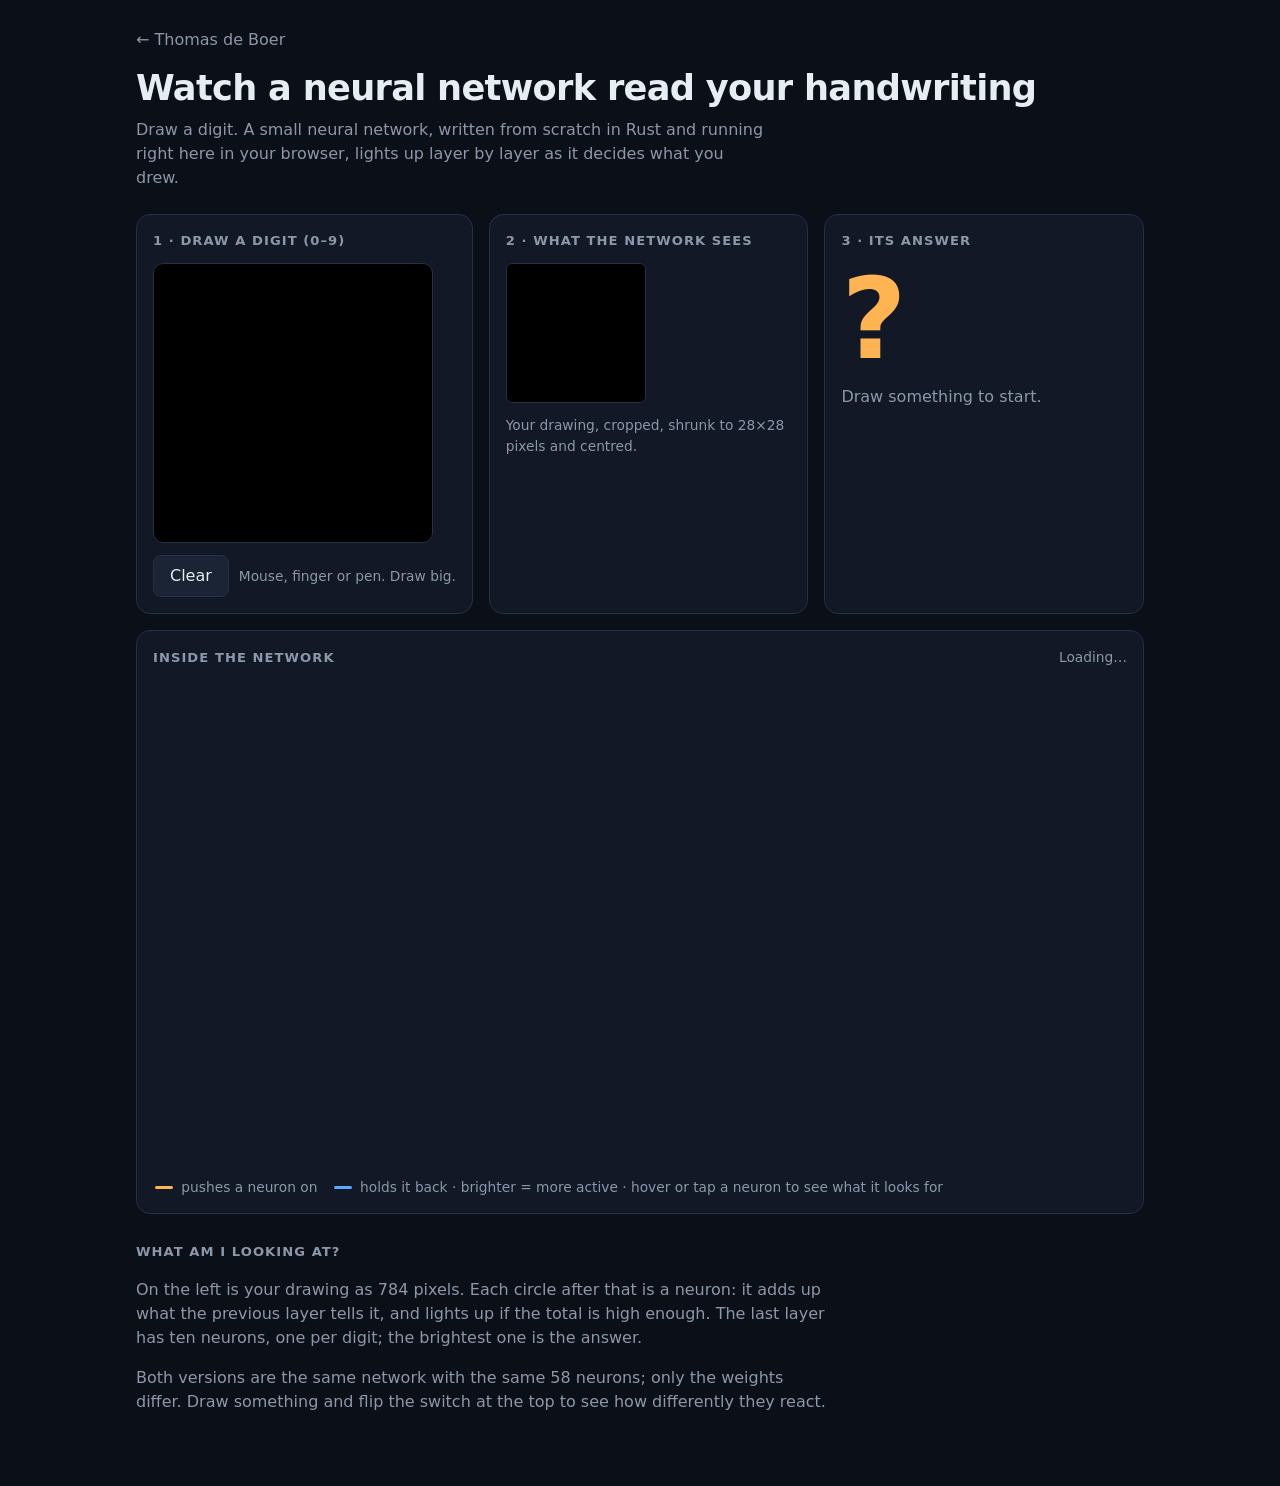
==== ai/web/index.html @ 9d8bcf8e "Add the CV site and move the neural network into ai/ The CV page (index.html, assets/) is a static r" ====
<!doctype html>
<html lang="en">
<head>
  <meta charset="utf-8">
  <meta name="viewport" content="width=device-width, initial-scale=1">
  <title>Watch a neural network read your handwriting</title>
  <meta name="description" content="Draw a digit and watch a neural network, written from scratch in Rust and running in your browser as WebAssembly, work out what it is.">
  <link rel="stylesheet" href="style.css">
</head>
<body>
  <main>
    <header>
      <a class="back" href="../../">← Thomas de Boer</a>
      <h1>Watch a neural network read your handwriting</h1>
      <p class="lede">
        Draw a digit. A small neural network, written from scratch in Rust and running
        right here in your browser, lights up layer by layer as it decides what you drew.
      </p>
    </header>

    <section id="model-switch" class="card model" aria-label="Choose the network's weights" hidden>
      <div class="switch" role="radiogroup" aria-label="Which weights the network uses">
        <label><input type="radio" name="model" value="claude"><span>Claude-picked weights</span></label>
        <label><input type="radio" name="model" value="trained"><span>Trained weights</span></label>
      </div>
      <div class="model-text" data-model-text="claude" hidden>
        <p>
          <strong>An experiment to see how good AI is at making AI.</strong>
          Nobody trained this version. Claude, an AI model, chose every one of the 25,818 weights
          itself by reasoning about what handwritten digits look like, with no training data and
          without ever correcting a mistake. It has never seen a real handwritten digit.
        </p>
        <p>
          On 10,000 real handwritten digits it gets 39.7% right. Pure chance would be 10%;
          the trained version gets 96.8%.
        </p>
      </div>
      <div class="model-text" data-model-text="trained" hidden>
        <p>
          <strong>Learned from 70,000 handwritten digits.</strong>
          This version started with completely random weights, so at first it was right only
          by luck. It was then shown every image in the MNIST collection of handwritten digits,
          70,000 of them, 20 times over. For each image it made its guess, the guess was compared
          with the right answer, and every weight was nudged a tiny bit in the direction that
          would have made the answer more right (backpropagation). That happened in small
          groups of 32 images: 43,760 rounds of nudging all 25,818 weights, about 25 seconds
          on a laptop.
        </p>
        <p>
          Trained the same way on 60,000 of the images, it reads 96.8% of the other 10,000
          correctly, images it had never seen. The version running here then used those
          10,000 as well.
        </p>
      </div>
    </section>

    <section class="stage" aria-label="Draw a digit">
      <div class="card draw">
        <h2>1 · Draw a digit (0–9)</h2>
        <canvas id="pad" width="280" height="280" aria-label="Drawing area"></canvas>
        <div class="row">
          <button id="clear" type="button">Clear</button>
          <span class="hint">Mouse, finger or pen. Draw big.</span>
        </div>
      </div>

      <div class="card sees">
        <h2>2 · What the network sees</h2>
        <canvas id="seen" width="28" height="28" aria-label="The 28 by 28 pixel image given to the network"></canvas>
        <p class="hint">Your drawing, cropped, shrunk to 28×28 pixels and centred.</p>
      </div>

      <div class="card answer" aria-live="polite">
        <h2>3 · Its answer</h2>
        <div id="answer-digit" class="digit">?</div>
        <div id="answer-detail" class="detail">Draw something to start.</div>
      </div>
    </section>

    <section class="card network" aria-label="The neural network">
      <div class="network-head">
        <h2>Inside the network</h2>
        <span id="status" class="hint">Loading…</span>
      </div>
      <div id="net-wrap">
        <canvas id="net"></canvas>
        <div id="tooltip" hidden></div>
      </div>
      <p class="hint legend">
        <span class="swatch warm"></span> pushes a neuron on
        <span class="swatch cool"></span> holds it back ·
        brighter = more active · hover or tap a neuron to see what it looks for
      </p>
    </section>

    <section id="dev" class="card dev" hidden aria-label="Developer tools">
      <h2>Dev mode · collect test samples</h2>
      <p class="hint">
        Draw a digit, then click the digit it <em>should</em> be (or press that key).
        The 28×28 image is saved with your label and the canvas is cleared.
      </p>
      <div id="dev-digits" class="row digits"></div>
      <div class="row">
        <span id="dev-count">0 samples</span>
        <button id="dev-undo" type="button">Undo last</button>
        <button id="dev-export" type="button">Export samples.json</button>
        <button id="dev-reset" type="button" class="danger">Delete all</button>
      </div>
      <pre id="dev-matrix" class="hint"></pre>
    </section>

    <section id="how" class="about">
      <h2>What am I looking at?</h2>
      <p>
        On the left is your drawing as 784 pixels. Each circle after that is a neuron: it adds up
        what the previous layer tells it, and lights up if the total is high enough.
        The last layer has ten neurons, one per digit; the brightest one is the answer.
      </p>
      <p>
        Both versions are the same network with the same 58 neurons; only the weights differ.
        Draw something and flip the switch at the top to see how differently they react.
      </p>
    </section>
  </main>

  <script type="module" src="main.js"></script>
</body>
</html>
---- ai/web/style.css ----
:root {
  --bg: #0b0f17;
  --panel: #121826;
  --line: #243044;
  --text: #e6edf3;
  --muted: #8b98a9;
  --accent: #ffb454;
  --cool: #5aa9ff;
  --radius: 14px;
}

* { box-sizing: border-box; }

html { color-scheme: dark; }

body {
  margin: 0;
  background: var(--bg);
  color: var(--text);
  font: 16px/1.5 system-ui, -apple-system, "Segoe UI", Roboto, sans-serif;
}

main {
  max-width: 1040px;
  margin: 0 auto;
  padding: 28px 16px 56px;
}

h1 {
  font-size: clamp(1.5rem, 4.5vw, 2.2rem);
  line-height: 1.15;
  margin: 0 0 10px;
  letter-spacing: -0.02em;
  text-wrap: balance;
}

h2 {
  font-size: 0.82rem;
  font-weight: 600;
  text-transform: uppercase;
  letter-spacing: 0.08em;
  color: var(--muted);
  margin: 0 0 12px;
}

.back {
  display: inline-block;
  margin-bottom: 16px;
  color: var(--muted);
  text-decoration: none;
}
.back:hover { color: var(--text); }
.back:focus-visible { outline: 2px solid var(--accent); outline-offset: 2px; }

.lede {
  color: var(--muted);
  max-width: 62ch;
  margin: 0 0 24px;
}

.card {
  background: var(--panel);
  border: 1px solid var(--line);
  border-radius: var(--radius);
  padding: 16px;
  min-width: 0; /* let cards shrink inside the grid on narrow screens */
}

.model { margin-bottom: 16px; }

.switch {
  display: inline-flex;
  flex-wrap: wrap;
  gap: 4px;
  padding: 4px;
  background: #0b0f17;
  border: 1px solid var(--line);
  border-radius: 12px;
}

.switch label { cursor: pointer; }

.switch input {
  position: absolute;
  opacity: 0;
  pointer-events: none;
}

.switch span {
  display: block;
  padding: 9px 18px;
  border-radius: 8px;
  color: var(--muted);
  font-weight: 600;
  white-space: nowrap;
}

.switch label:hover span { color: var(--text); }
.switch input:checked + span { background: var(--accent); color: #1a1205; }
.switch input:focus-visible + span { outline: 2px solid var(--text); outline-offset: 2px; }

.model-text p {
  margin: 12px 0 0;
  max-width: 78ch;
  color: var(--muted);
}
.model-text strong { color: var(--text); }

.stage {
  display: grid;
  grid-template-columns: auto 1fr 1fr;
  gap: 16px;
  margin-bottom: 16px;
}

.row {
  display: flex;
  flex-wrap: wrap;
  align-items: center;
  gap: 10px;
  margin-top: 12px;
}

.hint {
  color: var(--muted);
  font-size: 0.86rem;
  margin: 0;
}

#pad {
  display: block;
  width: 280px;
  max-width: 100%;
  aspect-ratio: 1;
  background: #000;
  border: 1px solid var(--line);
  border-radius: 10px;
  cursor: crosshair;
  touch-action: none; /* drawing must not scroll the page */
}

#seen {
  display: block;
  width: 140px;
  height: 140px;
  background: #000;
  border: 1px solid var(--line);
  border-radius: 6px;
  image-rendering: pixelated;
  margin-bottom: 12px;
}

.answer .digit {
  font-size: clamp(4.5rem, 14vw, 7rem);
  font-weight: 700;
  line-height: 1;
  color: var(--accent);
  font-variant-numeric: tabular-nums;
  min-height: 1em;
}

.answer .digit.unsure { color: var(--muted); }

.answer .detail {
  color: var(--muted);
  margin-top: 10px;
  min-height: 3em;
}

button {
  font: inherit;
  color: var(--text);
  background: #1b2434;
  border: 1px solid var(--line);
  border-radius: 8px;
  padding: 8px 16px;
  min-height: 40px;
  cursor: pointer;
}

button:hover { background: #243044; }
button:focus-visible { outline: 2px solid var(--accent); outline-offset: 2px; }
button.danger { color: #ff8f8f; }

.network-head {
  display: flex;
  justify-content: space-between;
  align-items: baseline;
  gap: 12px;
}

#net-wrap { position: relative; }

#net {
  display: block;
  width: 100%;
  touch-action: pan-y;
}

#tooltip {
  position: absolute;
  z-index: 2;
  max-width: 240px;
  padding: 10px 12px;
  background: #0b0f17f2;
  border: 1px solid #3a4a63;
  border-radius: 10px;
  font-size: 0.82rem;
  line-height: 1.4;
  pointer-events: none;
  box-shadow: 0 8px 24px #0008;
}

#tooltip .name { font-weight: 600; font-size: 0.92rem; }
#tooltip .sub { color: var(--muted); }
#tooltip canvas {
  display: block;
  width: 112px;
  height: 112px;
  margin-top: 8px;
  border-radius: 4px;
  image-rendering: pixelated;
}
#tooltip ul { list-style: none; margin: 6px 0 0; padding: 0; }
#tooltip li { display: flex; justify-content: space-between; gap: 12px; }
#tooltip .plus { color: var(--accent); }
#tooltip .minus { color: var(--cool); }

.legend { margin-top: 10px; }

.swatch {
  display: inline-block;
  width: 18px;
  height: 3px;
  vertical-align: middle;
  border-radius: 2px;
  margin: 0 4px 0 2px;
}
.swatch.warm { background: var(--accent); }
.swatch.cool { background: var(--cool); margin-left: 12px; }

.dev { margin-top: 16px; border-style: dashed; }
.dev .digits button { min-width: 44px; padding: 8px 0; font-weight: 600; }
.dev pre { overflow-x: auto; margin: 12px 0 0; font-size: 0.8rem; }

.about {
  margin-top: 28px;
  max-width: 68ch;
  color: var(--muted);
}
.about strong { color: var(--text); }

@media (max-width: 760px) {
  .stage { grid-template-columns: 1fr 1fr; }
  .stage .draw { grid-column: 1 / -1; }
  #pad { margin: 0 auto; }
  .stage .draw .row { justify-content: center; }
  #seen { width: 112px; height: 112px; }
}

@media (prefers-reduced-motion: reduce) {
  * { scroll-behavior: auto; }
}
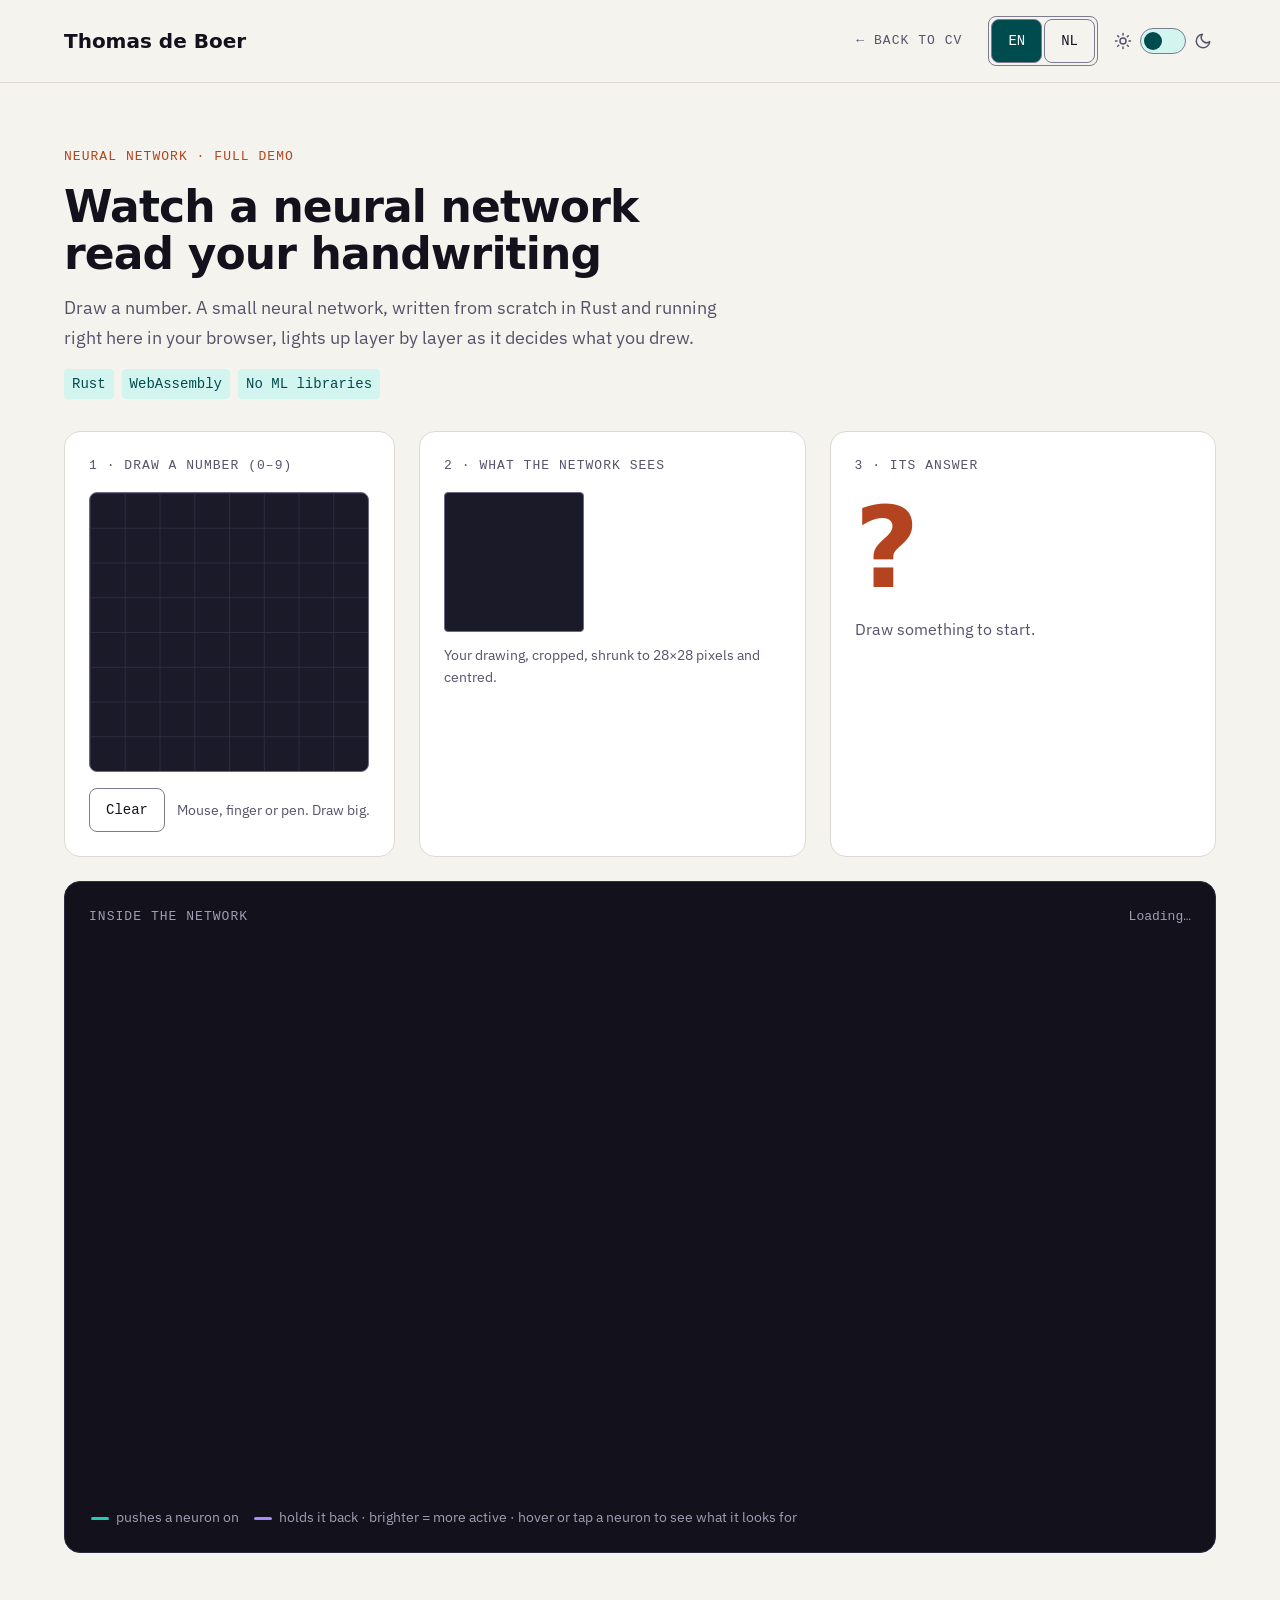
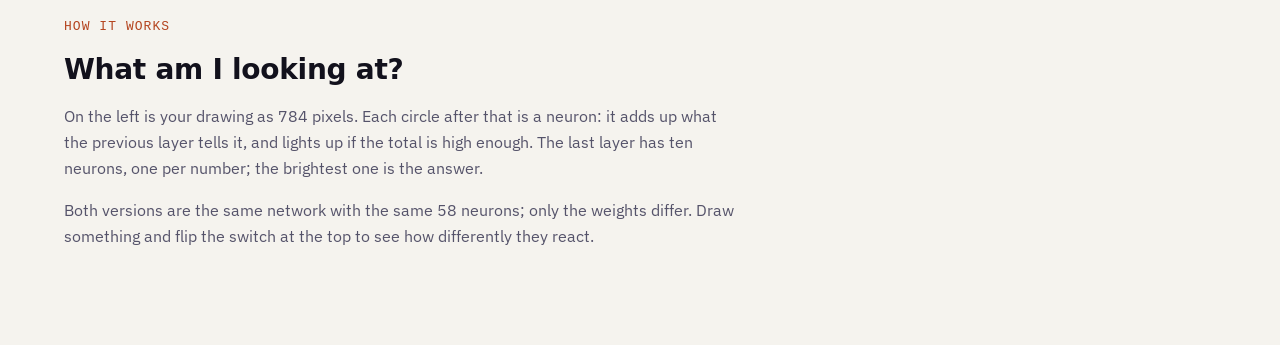
==== commit c06de56a: "Fill in the CV, restyle and translate the full demo, deploy daily - CV text: work, school, hobbies, " ====
--- a/ai/web/index.html
+++ b/ai/web/index.html
@@ -1,52 +1,105 @@
 <!doctype html>
-<html lang="en">
+<html lang="en" class="t-dark">
 <head>
   <meta charset="utf-8">
   <meta name="viewport" content="width=device-width, initial-scale=1">
   <title>Watch a neural network read your handwriting</title>
-  <meta name="description" content="Draw a digit and watch a neural network, written from scratch in Rust and running in your browser as WebAssembly, work out what it is.">
+  <meta name="description" content="Draw a number and watch a neural network, written from scratch in Rust and running in your browser as WebAssembly, work out what it is.">
+  <meta name="color-scheme" content="dark light">
+  <link rel="icon" href="../../assets/favicon.svg" type="image/svg+xml">
+  <link rel="apple-touch-icon" href="../../assets/apple-touch-icon.png">
+  <meta property="og:type" content="website">
+  <meta property="og:url" content="https://tdeboer.com/ai/web/">
+  <meta property="og:title" content="Watch a neural network read your handwriting">
+  <meta property="og:description" content="Draw a number and watch a neural network, written from scratch in Rust, work out what it is.">
+  <meta property="og:image" content="https://tdeboer.com/assets/og-image.png">
+  <meta name="twitter:card" content="summary_large_image">
+  <script>
+    // Same theme and language as the CV page, set before first paint.
+    (function () {
+      var theme = null, lang = null;
+      try { theme = localStorage.getItem("cv-theme"); lang = localStorage.getItem("cv-lang"); } catch (e) {}
+      if (lang !== "en" && lang !== "nl") {
+        lang = (navigator.language || "").toLowerCase().indexOf("nl") === 0 ? "nl" : "en";
+      }
+      document.documentElement.lang = lang;
+      if (theme !== "dark" && theme !== "light") {
+        theme = window.matchMedia && window.matchMedia("(prefers-color-scheme: light)").matches ? "light" : "dark";
+      }
+      document.documentElement.className = "t-" + theme;
+    })();
+  </script>
+  <!-- Tokens, fonts and shared components come from the CV page. -->
+  <link rel="stylesheet" href="../../assets/site.css">
   <link rel="stylesheet" href="style.css">
 </head>
 <body>
-  <main>
-    <header>
-      <a class="back" href="../../">← Thomas de Boer</a>
-      <h1>Watch a neural network read your handwriting</h1>
-      <p class="lede">
-        Draw a digit. A small neural network, written from scratch in Rust and running
+  <header class="site-header">
+    <nav class="nav wrap" aria-label="Main">
+      <a class="brand" href="../../">Thomas de Boer</a>
+      <div class="nav-right">
+        <div class="nav-links">
+          <a href="../../#neural-network" data-i18n="back">← Back to CV</a>
+        </div>
+        <div class="nav-controls">
+        <div class="lang-switch" role="group" aria-label="Language" data-i18n-aria-label="langLabel">
+          <button type="button" data-lang="en" aria-pressed="true">EN</button>
+          <button type="button" data-lang="nl" aria-pressed="false">NL</button>
+        </div>
+        <button type="button" id="theme-toggle" class="theme-toggle" role="switch" aria-checked="true" aria-label="Dark mode" data-i18n-aria-label="darkLabel">
+          <svg aria-hidden="true" width="18" height="18" viewBox="0 0 24 24" fill="none" stroke="currentColor" stroke-width="2" stroke-linecap="round" stroke-linejoin="round"><circle cx="12" cy="12" r="4"></circle><path d="M12 2v2M12 20v2M4.9 4.9l1.4 1.4M17.7 17.7l1.4 1.4M2 12h2M20 12h2M4.9 19.1l1.4-1.4M17.7 6.3l1.4-1.4"></path></svg>
+          <span class="toggle-track"><span class="toggle-knob"></span></span>
+          <svg aria-hidden="true" width="18" height="18" viewBox="0 0 24 24" fill="none" stroke="currentColor" stroke-width="2" stroke-linecap="round" stroke-linejoin="round"><path d="M21 12.8A9 9 0 1 1 11.2 3a7 7 0 0 0 9.8 9.8z"></path></svg>
+        </button>
+        </div>
+      </div>
+    </nav>
+  </header>
+
+  <main class="wrap page">
+    <header class="page-head">
+      <span class="eyebrow" data-i18n="eyebrow">Neural network · full demo</span>
+      <h1 data-i18n="title">Watch a neural network read your handwriting</h1>
+      <p class="lead" data-i18n="lead">
+        Draw a number. A small neural network, written from scratch in Rust and running
         right here in your browser, lights up layer by layer as it decides what you drew.
       </p>
+      <div class="tags">
+        <span class="tag">Rust</span>
+        <span class="tag">WebAssembly</span>
+        <span class="tag" data-i18n="noLibs">No ML libraries</span>
+      </div>
     </header>
 
-    <section id="model-switch" class="card model" aria-label="Choose the network's weights" hidden>
-      <div class="switch" role="radiogroup" aria-label="Which weights the network uses">
-        <label><input type="radio" name="model" value="claude"><span>Claude-picked weights</span></label>
-        <label><input type="radio" name="model" value="trained"><span>Trained weights</span></label>
+    <section id="model-switch" class="panel model" aria-label="Choose the network's weights" hidden>
+      <div class="switch" role="radiogroup" aria-label="Which weights the network uses" data-i18n-aria-label="switchLabel">
+        <label><input type="radio" name="model" value="claude"><span data-i18n="weightsClaude">Claude-picked weights</span></label>
+        <label><input type="radio" name="model" value="trained"><span data-i18n="weightsTrained">Trained weights</span></label>
       </div>
       <div class="model-text" data-model-text="claude" hidden>
-        <p>
+        <p data-i18n-html="claude1">
           <strong>An experiment to see how good AI is at making AI.</strong>
           Nobody trained this version. Claude, an AI model, chose every one of the 25,818 weights
-          itself by reasoning about what handwritten digits look like, with no training data and
-          without ever correcting a mistake. It has never seen a real handwritten digit.
+          itself by reasoning about what handwritten numbers look like, with no training data and
+          without ever correcting a mistake. It has never seen a real handwritten number.
         </p>
-        <p>
-          On 10,000 real handwritten digits it gets 39.7% right. Pure chance would be 10%;
+        <p data-i18n-html="claude2">
+          On 10,000 real handwritten numbers it gets 39.7% right. Pure chance would be 10%;
           the trained version gets 96.8%.
         </p>
       </div>
       <div class="model-text" data-model-text="trained" hidden>
-        <p>
-          <strong>Learned from 70,000 handwritten digits.</strong>
+        <p data-i18n-html="trained1">
+          <strong>Learned from 70,000 handwritten numbers.</strong>
           This version started with completely random weights, so at first it was right only
-          by luck. It was then shown every image in the MNIST collection of handwritten digits,
+          by luck. It was then shown every image in the MNIST collection of handwritten numbers,
           70,000 of them, 20 times over. For each image it made its guess, the guess was compared
           with the right answer, and every weight was nudged a tiny bit in the direction that
           would have made the answer more right (backpropagation). That happened in small
           groups of 32 images: 43,760 rounds of nudging all 25,818 weights, about 25 seconds
           on a laptop.
         </p>
-        <p>
+        <p data-i18n-html="trained2">
           Trained the same way on 60,000 of the images, it reads 96.8% of the other 10,000
           correctly, images it had never seen. The version running here then used those
           10,000 as well.
@@ -54,49 +107,50 @@
       </div>
     </section>
 
-    <section class="stage" aria-label="Draw a digit">
-      <div class="card draw">
-        <h2>1 · Draw a digit (0–9)</h2>
-        <canvas id="pad" width="280" height="280" aria-label="Drawing area"></canvas>
+    <section class="stage" aria-label="Draw a number">
+      <div class="panel draw">
+        <h2 class="label" data-i18n="step1">1 · Draw a number (0–9)</h2>
+        <canvas id="pad" width="280" height="280" aria-label="Drawing area" data-i18n-aria-label="padLabel"></canvas>
         <div class="row">
-          <button id="clear" type="button">Clear</button>
-          <span class="hint">Mouse, finger or pen. Draw big.</span>
+          <button id="clear" type="button" data-i18n="clear">Clear</button>
+          <span class="hint" data-i18n="drawHint">Mouse, finger or pen. Draw big.</span>
         </div>
       </div>
 
-      <div class="card sees">
-        <h2>2 · What the network sees</h2>
+      <div class="panel sees">
+        <h2 class="label" data-i18n="step2">2 · What the network sees</h2>
         <canvas id="seen" width="28" height="28" aria-label="The 28 by 28 pixel image given to the network"></canvas>
-        <p class="hint">Your drawing, cropped, shrunk to 28×28 pixels and centred.</p>
+        <p class="hint" data-i18n="seenHint">Your drawing, cropped, shrunk to 28×28 pixels and centred.</p>
       </div>
 
-      <div class="card answer" aria-live="polite">
-        <h2>3 · Its answer</h2>
+      <div class="panel answer" aria-live="polite">
+        <h2 class="label" data-i18n="step3">3 · Its answer</h2>
         <div id="answer-digit" class="digit">?</div>
-        <div id="answer-detail" class="detail">Draw something to start.</div>
+        <div id="answer-detail" class="detail" data-i18n="drawToStart">Draw something to start.</div>
       </div>
     </section>
 
-    <section class="card network" aria-label="The neural network">
+    <!-- Dark in both themes, like the demo on the CV page. -->
+    <section class="panel network" aria-label="The neural network">
       <div class="network-head">
-        <h2>Inside the network</h2>
-        <span id="status" class="hint">Loading…</span>
+        <h2 class="label" data-i18n="inside">Inside the network</h2>
+        <span id="status" class="hint" data-i18n="loading">Loading…</span>
       </div>
       <div id="net-wrap">
         <canvas id="net"></canvas>
         <div id="tooltip" hidden></div>
       </div>
-      <p class="hint legend">
+      <p class="hint legend" data-i18n-html="legend">
         <span class="swatch warm"></span> pushes a neuron on
         <span class="swatch cool"></span> holds it back ·
         brighter = more active · hover or tap a neuron to see what it looks for
       </p>
     </section>
 
-    <section id="dev" class="card dev" hidden aria-label="Developer tools">
-      <h2>Dev mode · collect test samples</h2>
+    <section id="dev" class="panel dev" hidden aria-label="Developer tools">
+      <h2 class="label">Dev mode · collect test samples</h2>
       <p class="hint">
-        Draw a digit, then click the digit it <em>should</em> be (or press that key).
+        Draw a number, then click the number it <em>should</em> be (or press that key).
         The 28×28 image is saved with your label and the canvas is cleared.
       </p>
       <div id="dev-digits" class="row digits"></div>
@@ -110,13 +164,14 @@
     </section>
 
     <section id="how" class="about">
-      <h2>What am I looking at?</h2>
-      <p>
+      <span class="eyebrow" data-i18n="howEyebrow">How it works</span>
+      <h2 data-i18n="howTitle">What am I looking at?</h2>
+      <p data-i18n="how1">
         On the left is your drawing as 784 pixels. Each circle after that is a neuron: it adds up
         what the previous layer tells it, and lights up if the total is high enough.
-        The last layer has ten neurons, one per digit; the brightest one is the answer.
+        The last layer has ten neurons, one per number; the brightest one is the answer.
       </p>
-      <p>
+      <p data-i18n="how2">
         Both versions are the same network with the same 58 neurons; only the weights differ.
         Draw something and flip the switch at the top to see how differently they react.
       </p>
--- a/assets/site.css
+++ b/assets/site.css
@@ -0,0 +1,467 @@
+/* CV site. Tokens come from the design; the neural-network band keeps its
+   own fixed dark colours in both themes. */
+
+@font-face {
+  font-family: "Space Grotesk";
+  font-style: normal;
+  font-weight: 500 600;
+  font-display: swap;
+  src: url("fonts/space-grotesk-latin.woff2") format("woff2");
+}
+@font-face {
+  font-family: "IBM Plex Sans";
+  font-style: normal;
+  font-weight: 400 500;
+  font-stretch: 100%;
+  font-display: swap;
+  src: url("fonts/ibm-plex-sans-latin.woff2") format("woff2");
+}
+@font-face {
+  font-family: "IBM Plex Mono";
+  font-style: normal;
+  font-weight: 400;
+  font-display: swap;
+  src: url("fonts/ibm-plex-mono-400-latin.woff2") format("woff2");
+}
+@font-face {
+  font-family: "IBM Plex Mono";
+  font-style: normal;
+  font-weight: 500;
+  font-display: swap;
+  src: url("fonts/ibm-plex-mono-500-latin.woff2") format("woff2");
+}
+
+:root {
+  --font-display: "Space Grotesk", system-ui, sans-serif;
+  --font-body: "IBM Plex Sans", system-ui, sans-serif;
+  --font-mono: "IBM Plex Mono", ui-monospace, monospace;
+}
+
+.t-dark {
+  color-scheme: dark;
+  --bg: #12111c; --surface: #1b1a28; --line: #2e2c40; --line-strong: #6a6882;
+  --ink: #edecf4; --muted: #a09eb4;
+  --primary: #23cbb4; --on-primary: #12111c; --psoft: #0e3236; --on-psoft: #23cbb4;
+  --accent: #ef663e; --on-accent: #12111c; --accent-text: #ef663e; --asoft: #2e1a1c;
+  --deep: #004b4e; --on-deep: #edecf4;
+}
+.t-light {
+  color-scheme: light;
+  --bg: #f5f3ee; --surface: #ffffff; --line: #dcd9d0; --line-strong: #7e7b90;
+  --ink: #12111c; --muted: #55536a;
+  --primary: #004b4e; --on-primary: #ffffff; --psoft: #d3f5ef; --on-psoft: #004b4e;
+  --accent: #ef663e; --on-accent: #12111c; --accent-text: #b4441f; --asoft: #fce3da;
+  --deep: #004b4e; --on-deep: #ffffff;
+}
+
+*, *::before, *::after { box-sizing: border-box; }
+
+html { scroll-behavior: smooth; }
+
+body {
+  margin: 0;
+  min-height: 100vh;
+  background: var(--bg);
+  color: var(--ink);
+  font: 400 16px/26px var(--font-body);
+  transition: background 0.2s, color 0.2s;
+}
+
+a { color: var(--primary); }
+a:hover { color: var(--ink); }
+:focus-visible { outline: 2px solid var(--accent-text); outline-offset: 2px; }
+
+h1, h2, h3, p { margin: 0; }
+
+h1 {
+  font: 600 clamp(40px, 9vw, 56px)/1.07 var(--font-display);
+  letter-spacing: -0.02em;
+}
+h2 {
+  font: 600 clamp(30px, 7vw, 40px)/1.1 var(--font-display);
+  letter-spacing: -0.015em;
+}
+h2.h-small { font-size: 28px; line-height: 34px; letter-spacing: -0.01em; }
+
+.wrap { max-width: 1200px; margin: 0 auto; padding-left: 24px; padding-right: 24px; }
+
+.label, .eyebrow {
+  font: 500 13px/20px var(--font-mono);
+  letter-spacing: 0.08em;
+  text-transform: uppercase;
+  color: var(--muted);
+}
+.eyebrow { color: var(--accent-text); }
+.lead { font-size: 18px; line-height: 30px; color: var(--muted); }
+.small { font-size: 14px; line-height: 22px; color: var(--muted); }
+.title { font: 500 20px/28px var(--font-display); }
+
+.card {
+  background: var(--surface);
+  border: 1px solid var(--line);
+  border-radius: 16px;
+  padding: 24px;
+  display: flex;
+  flex-direction: column;
+  min-width: 0;
+}
+
+.tags { display: flex; flex-wrap: wrap; gap: 8px; }
+.tags-wide { gap: 12px; }
+.tag {
+  font: 400 14px/26px var(--font-mono);
+  background: var(--psoft);
+  color: var(--on-psoft);
+  border-radius: 4px;
+  padding: 2px 8px;
+}
+.entry .tag { align-self: flex-start; font-size: 13px; }
+.tag-accent { background: var(--asoft); color: var(--accent-text); }
+
+.actions { display: flex; flex-wrap: wrap; gap: 16px; margin-top: 8px; }
+.btn {
+  display: inline-flex;
+  align-items: center;
+  min-height: 48px;
+  padding: 0 20px;
+  border-radius: 8px;
+  font-weight: 500;
+  text-decoration: none;
+}
+.btn-primary { background: var(--primary); color: var(--on-primary); }
+.btn-primary:hover { color: var(--on-primary); filter: brightness(1.1); }
+.btn-outline { border: 1px solid var(--line-strong); color: var(--ink); }
+.btn-outline:hover { border-color: var(--ink); }
+.btn-wide { flex: 1 1 auto; justify-content: center; }
+
+/* ------------------------------------------------------------------ nav */
+
+.site-header { border-bottom: 1px solid var(--line); }
+.nav {
+  padding-top: 16px;
+  padding-bottom: 16px;
+  display: flex;
+  flex-wrap: wrap;
+  gap: 16px;
+  align-items: center;
+  justify-content: space-between;
+}
+.brand {
+  font: 600 20px/28px var(--font-display);
+  color: var(--ink);
+  text-decoration: none;
+}
+.nav-right { display: flex; flex-wrap: wrap; gap: 8px 16px; align-items: center; }
+.nav-links {
+  display: flex;
+  flex-wrap: wrap;
+  gap: 4px;
+  font: 500 13px/20px var(--font-mono);
+  letter-spacing: 0.08em;
+  text-transform: uppercase;
+}
+.nav-links a { padding: 12px 10px; text-decoration: none; color: var(--muted); }
+.nav-links a:hover { color: var(--ink); }
+.nav-links a.is-primary { color: var(--primary); }
+.nav-controls { display: flex; gap: 12px; align-items: center; }
+
+.lang-switch {
+  display: flex;
+  gap: 2px;
+  padding: 2px;
+  border: 1px solid var(--line-strong);
+  border-radius: 8px;
+}
+.lang-switch button {
+  min-width: 44px;
+  min-height: 40px;
+  border: none;
+  border-radius: 6px;
+  cursor: pointer;
+  font: 500 13px/20px var(--font-mono);
+  background: transparent;
+  color: var(--muted);
+}
+.lang-switch button[aria-pressed="true"] { background: var(--primary); color: var(--on-primary); }
+
+.theme-toggle {
+  min-height: 44px;
+  padding: 0 4px;
+  display: inline-flex;
+  align-items: center;
+  gap: 8px;
+  border: none;
+  background: transparent;
+  color: var(--muted);
+  cursor: pointer;
+}
+.toggle-track {
+  position: relative;
+  display: block;
+  width: 46px;
+  height: 26px;
+  border-radius: 999px;
+  background: var(--psoft);
+  border: 1px solid var(--line-strong);
+}
+.toggle-knob {
+  position: absolute;
+  top: 3px;
+  left: 3px;
+  width: 18px;
+  height: 18px;
+  border-radius: 999px;
+  background: var(--primary);
+  transition: transform 0.2s;
+}
+.t-dark .toggle-knob { transform: translateX(20px); }
+
+/* ----------------------------------------------------------------- hero */
+
+.hero {
+  padding-top: 96px;
+  padding-bottom: 64px;
+  display: flex;
+  flex-wrap: wrap;
+  gap: 48px;
+  align-items: flex-end;
+}
+.hero-main { flex: 999 1 560px; min-width: 0; display: flex; flex-direction: column; gap: 24px; }
+.hero-main .lead { max-width: 620px; }
+.hero-meta { display: flex; flex-wrap: wrap; gap: 12px; align-items: center; }
+.hero-card { flex: 1 1 280px; gap: 16px; }
+
+.badge {
+  display: inline-flex;
+  align-items: center;
+  gap: 8px;
+  background: var(--accent);
+  color: var(--on-accent);
+  border-radius: 999px;
+  padding: 4px 14px;
+  font: 500 13px/20px var(--font-mono);
+  letter-spacing: 0.04em;
+}
+.badge-dot { width: 8px; height: 8px; border-radius: 999px; background: var(--on-accent); }
+
+/* ------------------------------------------------------------- sections */
+
+.section { padding-top: 64px; padding-bottom: 64px; }
+.section-about { padding-top: 96px; display: flex; flex-direction: column; gap: 32px; }
+.section-more { padding-bottom: 96px; display: flex; flex-direction: column; gap: 32px; }
+
+.section-head { display: flex; flex-direction: column; gap: 16px; }
+.section-head.narrow { max-width: 720px; }
+.section-head-row {
+  flex-direction: row;
+  flex-wrap: wrap;
+  gap: 24px;
+  align-items: flex-end;
+  justify-content: space-between;
+  margin-bottom: 32px;
+}
+.head-text { display: flex; flex-direction: column; gap: 8px; }
+
+/* ------------------------------------------------------------- projects */
+
+.slider-controls { display: flex; gap: 12px; align-items: center; }
+.count { font: 400 13px/20px var(--font-mono); color: var(--muted); }
+.icon-btn {
+  width: 48px;
+  height: 48px;
+  border-radius: 8px;
+  border: 1px solid var(--line-strong);
+  background: transparent;
+  color: var(--ink);
+  cursor: pointer;
+  display: inline-flex;
+  align-items: center;
+  justify-content: center;
+}
+.icon-btn-primary { border: none; background: var(--primary); color: var(--on-primary); }
+
+.track {
+  display: flex;
+  gap: 32px;
+  overflow-x: auto;
+  scroll-snap-type: x mandatory;
+  padding-bottom: 8px;
+  scrollbar-width: none;
+}
+.track::-webkit-scrollbar { display: none; }
+
+.project {
+  flex: 0 0 min(360px, 82vw);
+  scroll-snap-align: start;
+  padding: 0;
+  overflow: hidden;
+}
+.project-cover {
+  height: 190px;
+  background: var(--psoft);
+  color: var(--on-psoft);
+  border-bottom: 1px solid var(--line);
+  display: flex;
+  align-items: center;
+  justify-content: center;
+  padding: 16px;
+  font: 500 28px/34px var(--font-display);
+  text-align: center;
+  overflow-wrap: anywhere;
+}
+.project-cover:has(img) { padding: 0; }
+.project-cover img { display: block; width: 100%; height: 100%; object-fit: cover; }
+.project-body { padding: 24px; display: flex; flex-direction: column; gap: 12px; flex-grow: 1; }
+.project-body p { color: var(--muted); flex-grow: 1; }
+.project-link {
+  margin-top: 8px;
+  min-height: 44px;
+  display: inline-flex;
+  align-items: center;
+  font-weight: 500;
+  text-decoration: none;
+}
+
+/* ------------------------------------------------- neural network band */
+
+.nn { background: var(--deep); color: var(--on-deep); }
+.nn-inner {
+  padding-top: 96px;
+  padding-bottom: 96px;
+  display: flex;
+  flex-wrap: wrap;
+  gap: 48px;
+  align-items: center;
+}
+.nn-text { flex: 1 1 340px; min-width: 0; display: flex; flex-direction: column; gap: 20px; }
+.nn .eyebrow { color: #23cbb4; }
+.nn .lead { color: inherit; }
+.nn .tag { background: #12111c; color: #23cbb4; }
+.nn .btn-primary { background: #23cbb4; color: #12111c; }
+
+.demo {
+  flex: 999 1 600px;
+  min-width: 0;
+  background: #12111c;
+  color: #edecf4;
+  border-radius: 16px;
+  padding: 24px;
+  display: flex;
+  flex-direction: column;
+  gap: 20px;
+}
+.demo .label, .demo-caption { color: #a09eb4; }
+.demo-caption { font: 400 13px/20px var(--font-mono); }
+.demo-head { display: flex; justify-content: space-between; align-items: center; gap: 12px; flex-wrap: wrap; }
+.demo-clear {
+  min-height: 44px;
+  padding: 0 16px;
+  border-radius: 8px;
+  border: 1px solid #6a6882;
+  background: transparent;
+  color: #edecf4;
+  font: 400 14px/22px var(--font-mono);
+  cursor: pointer;
+}
+.demo-clear:hover { border-color: #edecf4; }
+.demo-body { display: flex; flex-wrap: wrap; gap: 24px; align-items: stretch; }
+.demo-pad { flex: 0 0 auto; display: flex; flex-direction: column; gap: 8px; }
+
+#demo-canvas {
+  display: block;
+  width: 200px;
+  height: 200px;
+  border-radius: 8px;
+  border: 1px solid #6a6882;
+  background-color: #1b1a28;
+  background-image: linear-gradient(#2e2c40 1px, transparent 1px), linear-gradient(90deg, #2e2c40 1px, transparent 1px);
+  background-size: 25px 25px;
+  cursor: crosshair;
+  touch-action: none; /* drawing must not scroll the page */
+}
+
+.demo-layers {
+  flex: 1 1 200px;
+  min-width: 0;
+  display: flex;
+  justify-content: space-between;
+  gap: 8px;
+}
+.demo-layer { display: flex; flex-direction: column; align-items: center; gap: 8px; }
+.demo-layer .demo-caption { font-size: 12px; text-align: center; }
+.demo-dots {
+  flex-grow: 1;
+  display: grid;
+  grid-auto-flow: column;
+  align-content: center;
+  gap: 4px;
+}
+.demo-dots span { display: block; width: 8px; height: 8px; border-radius: 999px; background: #2e2c40; }
+.demo-dots.is-large { gap: 6px; }
+.demo-dots.is-large span { width: 12px; height: 12px; }
+.demo-seen-wrap { flex-grow: 1; display: flex; align-items: center; }
+#demo-seen {
+  display: block;
+  width: 84px;
+  height: 84px;
+  border-radius: 4px;
+  border: 1px solid #2e2c40;
+  background: #1b1a28;
+  image-rendering: pixelated;
+}
+
+.demo-out { flex: 1 1 180px; min-width: 0; display: flex; flex-direction: column; gap: 6px; }
+.demo-bars { display: flex; flex-direction: column; gap: 6px; }
+.demo-bar {
+  display: flex;
+  align-items: center;
+  gap: 8px;
+  font: 400 13px/16px var(--font-mono);
+}
+.demo-bar > span:first-child { width: 12px; color: #a09eb4; }
+.demo-bar-track { flex-grow: 1; height: 10px; background: #1b1a28; border-radius: 4px; overflow: hidden; }
+.demo-bar-fill { height: 10px; width: 0; border-radius: 4px; background: #23cbb4; transition: width 0.15s; }
+.demo-bar.is-top .demo-bar-fill { background: #ef663e; }
+.demo-guess { margin-top: 8px; display: flex; align-items: baseline; gap: 8px; }
+.demo-digit { font: 600 40px/44px var(--font-display); color: #ef663e; }
+.demo-digit.is-empty { color: #6a6882; }
+.demo-error { font-size: 14px; line-height: 22px; color: #a09eb4; }
+
+/* ------------------------------------------------------ work and school */
+
+.timeline { display: grid; grid-template-columns: repeat(auto-fit, minmax(min(100%, 420px), 1fr)); gap: 32px; }
+.timeline-col { display: flex; flex-direction: column; gap: 16px; }
+.entry { gap: 4px; }
+.entry .when { color: var(--primary); }
+.entry-next { background: transparent; border: 1px dashed var(--line-strong); }
+.entry-next .when { color: var(--accent-text); }
+
+.more-grid { display: grid; grid-template-columns: repeat(auto-fill, minmax(min(100%, 260px), 1fr)); gap: 24px; }
+.more-grid .entry { gap: 8px; }
+
+/* --------------------------------------------------------------- footer */
+
+.site-footer { border-top: 1px solid var(--line); }
+.footer-inner {
+  padding-top: 64px;
+  padding-bottom: 64px;
+  display: flex;
+  flex-wrap: wrap;
+  gap: 32px;
+  align-items: flex-end;
+  justify-content: space-between;
+}
+.footer-inner .head-text { gap: 12px; }
+.footer-inner .actions { margin-top: 0; }
+
+@media (max-width: 640px) {
+  .hero { padding-top: 56px; }
+  .nn-inner { padding-top: 64px; padding-bottom: 64px; }
+  .demo { padding: 16px; }
+  .demo-pad { margin: 0 auto; }
+}
+
+@media (prefers-reduced-motion: reduce) {
+  html { scroll-behavior: auto; }
+  body, .toggle-knob, .demo-bar-fill { transition: none; }
+}
--- a/ai/web/style.css
+++ b/ai/web/style.css
@@ -1,218 +1,149 @@
-:root {
-  --bg: #0b0f17;
-  --panel: #121826;
-  --line: #243044;
-  --text: #e6edf3;
-  --muted: #8b98a9;
-  --accent: #ffb454;
-  --cool: #5aa9ff;
-  --radius: 14px;
+/* The full demo. Colours, fonts and the shared pieces (header, tags, theme
+   switch) come from the CV page's ../../assets/site.css; this file only adds
+   what is specific to this page. */
+
+.page { padding-top: 64px; padding-bottom: 96px; }
+
+.page-head { display: flex; flex-direction: column; gap: 16px; margin-bottom: 32px; }
+.page-head h1 { font-size: clamp(32px, 6vw, 44px); max-width: 20ch; text-wrap: balance; }
+.page-head .lead { max-width: 62ch; }
+
+.panel {
+  background: var(--surface);
+  border: 1px solid var(--line);
+  border-radius: 16px;
+  padding: 24px;
+  min-width: 0; /* let panels shrink inside the grid on narrow screens */
 }
+.panel h2.label { margin-bottom: 16px; }
 
-* { box-sizing: border-box; }
+.hint { margin: 0; font-size: 14px; line-height: 22px; color: var(--muted); }
 
-html { color-scheme: dark; }
+.row { display: flex; flex-wrap: wrap; align-items: center; gap: 12px; margin-top: 16px; }
 
-body {
-  margin: 0;
-  background: var(--bg);
-  color: var(--text);
-  font: 16px/1.5 system-ui, -apple-system, "Segoe UI", Roboto, sans-serif;
+button:not(.theme-toggle) {
+  min-height: 44px;
+  padding: 0 16px;
+  border-radius: 8px;
+  border: 1px solid var(--line-strong);
+  background: transparent;
+  color: var(--ink);
+  font: 400 14px/22px var(--font-mono);
+  cursor: pointer;
 }
+button:not(.theme-toggle):hover { border-color: var(--ink); }
+button.danger { color: var(--accent-text); }
 
-main {
-  max-width: 1040px;
-  margin: 0 auto;
-  padding: 28px 16px 56px;
-}
+/* ---------------------------------------------------------- weights switch */
 
-h1 {
-  font-size: clamp(1.5rem, 4.5vw, 2.2rem);
-  line-height: 1.15;
-  margin: 0 0 10px;
-  letter-spacing: -0.02em;
-  text-wrap: balance;
-}
-
-h2 {
-  font-size: 0.82rem;
-  font-weight: 600;
-  text-transform: uppercase;
-  letter-spacing: 0.08em;
-  color: var(--muted);
-  margin: 0 0 12px;
-}
-
-.back {
-  display: inline-block;
-  margin-bottom: 16px;
-  color: var(--muted);
-  text-decoration: none;
-}
-.back:hover { color: var(--text); }
-.back:focus-visible { outline: 2px solid var(--accent); outline-offset: 2px; }
-
-.lede {
-  color: var(--muted);
-  max-width: 62ch;
-  margin: 0 0 24px;
-}
-
-.card {
-  background: var(--panel);
-  border: 1px solid var(--line);
-  border-radius: var(--radius);
-  padding: 16px;
-  min-width: 0; /* let cards shrink inside the grid on narrow screens */
-}
-
-.model { margin-bottom: 16px; }
+.model { margin-bottom: 24px; }
 
 .switch {
   display: inline-flex;
   flex-wrap: wrap;
-  gap: 4px;
-  padding: 4px;
-  background: #0b0f17;
-  border: 1px solid var(--line);
-  border-radius: 12px;
+  gap: 2px;
+  padding: 2px;
+  border: 1px solid var(--line-strong);
+  border-radius: 8px;
 }
-
 .switch label { cursor: pointer; }
-
-.switch input {
-  position: absolute;
-  opacity: 0;
-  pointer-events: none;
-}
-
+.switch input { position: absolute; opacity: 0; pointer-events: none; }
 .switch span {
   display: block;
-  padding: 9px 18px;
-  border-radius: 8px;
+  padding: 10px 16px;
+  border-radius: 6px;
   color: var(--muted);
-  font-weight: 600;
+  font: 500 13px/20px var(--font-mono);
   white-space: nowrap;
 }
+.switch label:hover span { color: var(--ink); }
+.switch input:checked + span { background: var(--primary); color: var(--on-primary); }
+.switch input:focus-visible + span { outline: 2px solid var(--accent-text); outline-offset: 2px; }
 
-.switch label:hover span { color: var(--text); }
-.switch input:checked + span { background: var(--accent); color: #1a1205; }
-.switch input:focus-visible + span { outline: 2px solid var(--text); outline-offset: 2px; }
+.model-text p { margin: 16px 0 0; max-width: 78ch; color: var(--muted); }
+.model-text strong { color: var(--ink); font-weight: 500; }
 
-.model-text p {
-  margin: 12px 0 0;
-  max-width: 78ch;
-  color: var(--muted);
-}
-.model-text strong { color: var(--text); }
+/* ------------------------------------------------------- draw, see, answer */
 
 .stage {
   display: grid;
   grid-template-columns: auto 1fr 1fr;
-  gap: 16px;
-  margin-bottom: 16px;
+  gap: 24px;
+  margin-bottom: 24px;
 }
 
-.row {
-  display: flex;
-  flex-wrap: wrap;
-  align-items: center;
-  gap: 10px;
-  margin-top: 12px;
-}
-
-.hint {
-  color: var(--muted);
-  font-size: 0.86rem;
-  margin: 0;
+/* The drawing surfaces are dark in both themes, like on the CV page. */
+#pad, #seen {
+  display: block;
+  border: 1px solid #6a6882;
+  border-radius: 8px;
+  background-color: #1b1a28;
 }
 
 #pad {
-  display: block;
   width: 280px;
   max-width: 100%;
   aspect-ratio: 1;
-  background: #000;
-  border: 1px solid var(--line);
-  border-radius: 10px;
+  background-image: linear-gradient(#2e2c40 1px, transparent 1px), linear-gradient(90deg, #2e2c40 1px, transparent 1px);
+  background-size: 12.5% 12.5%;
   cursor: crosshair;
   touch-action: none; /* drawing must not scroll the page */
 }
 
 #seen {
-  display: block;
   width: 140px;
   height: 140px;
-  background: #000;
-  border: 1px solid var(--line);
-  border-radius: 6px;
+  border-radius: 4px;
   image-rendering: pixelated;
   margin-bottom: 12px;
 }
 
 .answer .digit {
-  font-size: clamp(4.5rem, 14vw, 7rem);
-  font-weight: 700;
-  line-height: 1;
-  color: var(--accent);
+  font: 600 clamp(72px, 14vw, 112px)/1 var(--font-display);
+  color: var(--accent-text);
   font-variant-numeric: tabular-nums;
   min-height: 1em;
 }
+.answer .digit.unsure { color: var(--line-strong); }
+.answer .detail { color: var(--muted); margin-top: 12px; min-height: 3em; }
 
-.answer .digit.unsure { color: var(--muted); }
+/* ------------------------------------------------------------ the network */
 
-.answer .detail {
-  color: var(--muted);
-  margin-top: 10px;
-  min-height: 3em;
+.network {
+  background: #12111c;
+  border-color: #2e2c40;
+  color: #edecf4;
 }
-
-button {
-  font: inherit;
-  color: var(--text);
-  background: #1b2434;
-  border: 1px solid var(--line);
-  border-radius: 8px;
-  padding: 8px 16px;
-  min-height: 40px;
-  cursor: pointer;
-}
-
-button:hover { background: #243044; }
-button:focus-visible { outline: 2px solid var(--accent); outline-offset: 2px; }
-button.danger { color: #ff8f8f; }
+.network .label, .network .hint { color: #a09eb4; }
 
 .network-head {
   display: flex;
+  flex-wrap: wrap;
   justify-content: space-between;
   align-items: baseline;
-  gap: 12px;
+  gap: 4px 12px;
 }
+.network-head .hint { font-family: var(--font-mono); font-size: 13px; }
 
 #net-wrap { position: relative; }
 
-#net {
-  display: block;
-  width: 100%;
-  touch-action: pan-y;
-}
+#net { display: block; width: 100%; touch-action: pan-y; }
 
 #tooltip {
   position: absolute;
   z-index: 2;
   max-width: 240px;
-  padding: 10px 12px;
-  background: #0b0f17f2;
-  border: 1px solid #3a4a63;
-  border-radius: 10px;
-  font-size: 0.82rem;
-  line-height: 1.4;
+  padding: 12px;
+  background: #1b1a28f2;
+  border: 1px solid #6a6882;
+  border-radius: 8px;
+  font-size: 13px;
+  line-height: 20px;
   pointer-events: none;
   box-shadow: 0 8px 24px #0008;
 }
-
-#tooltip .name { font-weight: 600; font-size: 0.92rem; }
-#tooltip .sub { color: var(--muted); }
+#tooltip .name { font: 500 15px/22px var(--font-display); }
+#tooltip .sub { color: #a09eb4; }
 #tooltip canvas {
   display: block;
   width: 112px;
@@ -223,10 +154,10 @@
 }
 #tooltip ul { list-style: none; margin: 6px 0 0; padding: 0; }
 #tooltip li { display: flex; justify-content: space-between; gap: 12px; }
-#tooltip .plus { color: var(--accent); }
-#tooltip .minus { color: var(--cool); }
+#tooltip .plus { color: #23cbb4; }
+#tooltip .minus { color: #a78bfa; }
 
-.legend { margin-top: 10px; }
+.legend { margin-top: 12px; }
 
 .swatch {
   display: inline-block;
@@ -236,28 +167,31 @@
   border-radius: 2px;
   margin: 0 4px 0 2px;
 }
-.swatch.warm { background: var(--accent); }
-.swatch.cool { background: var(--cool); margin-left: 12px; }
+.swatch.warm { background: #23cbb4; }
+.swatch.cool { background: #a78bfa; margin-left: 12px; }
 
-.dev { margin-top: 16px; border-style: dashed; }
-.dev .digits button { min-width: 44px; padding: 8px 0; font-weight: 600; }
-.dev pre { overflow-x: auto; margin: 12px 0 0; font-size: 0.8rem; }
+/* ---------------------------------------------------------------- the rest */
+
+.dev { margin-top: 24px; border-style: dashed; border-color: var(--line-strong); background: transparent; }
+.dev .digits button { min-width: 44px; padding: 0; font-weight: 500; }
+.dev pre { overflow-x: auto; margin: 12px 0 0; font: 400 13px/20px var(--font-mono); }
 
 .about {
-  margin-top: 28px;
+  margin-top: 64px;
   max-width: 68ch;
+  display: flex;
+  flex-direction: column;
+  gap: 16px;
   color: var(--muted);
 }
-.about strong { color: var(--text); }
+.about h2 { color: var(--ink); font-size: 28px; line-height: 34px; letter-spacing: -0.01em; }
 
 @media (max-width: 760px) {
-  .stage { grid-template-columns: 1fr 1fr; }
+  .page { padding-top: 40px; }
+  .panel { padding: 16px; }
+  .stage { grid-template-columns: 1fr 1fr; gap: 16px; }
   .stage .draw { grid-column: 1 / -1; }
   #pad { margin: 0 auto; }
   .stage .draw .row { justify-content: center; }
   #seen { width: 112px; height: 112px; }
 }
-
-@media (prefers-reduced-motion: reduce) {
-  * { scroll-behavior: auto; }
-}
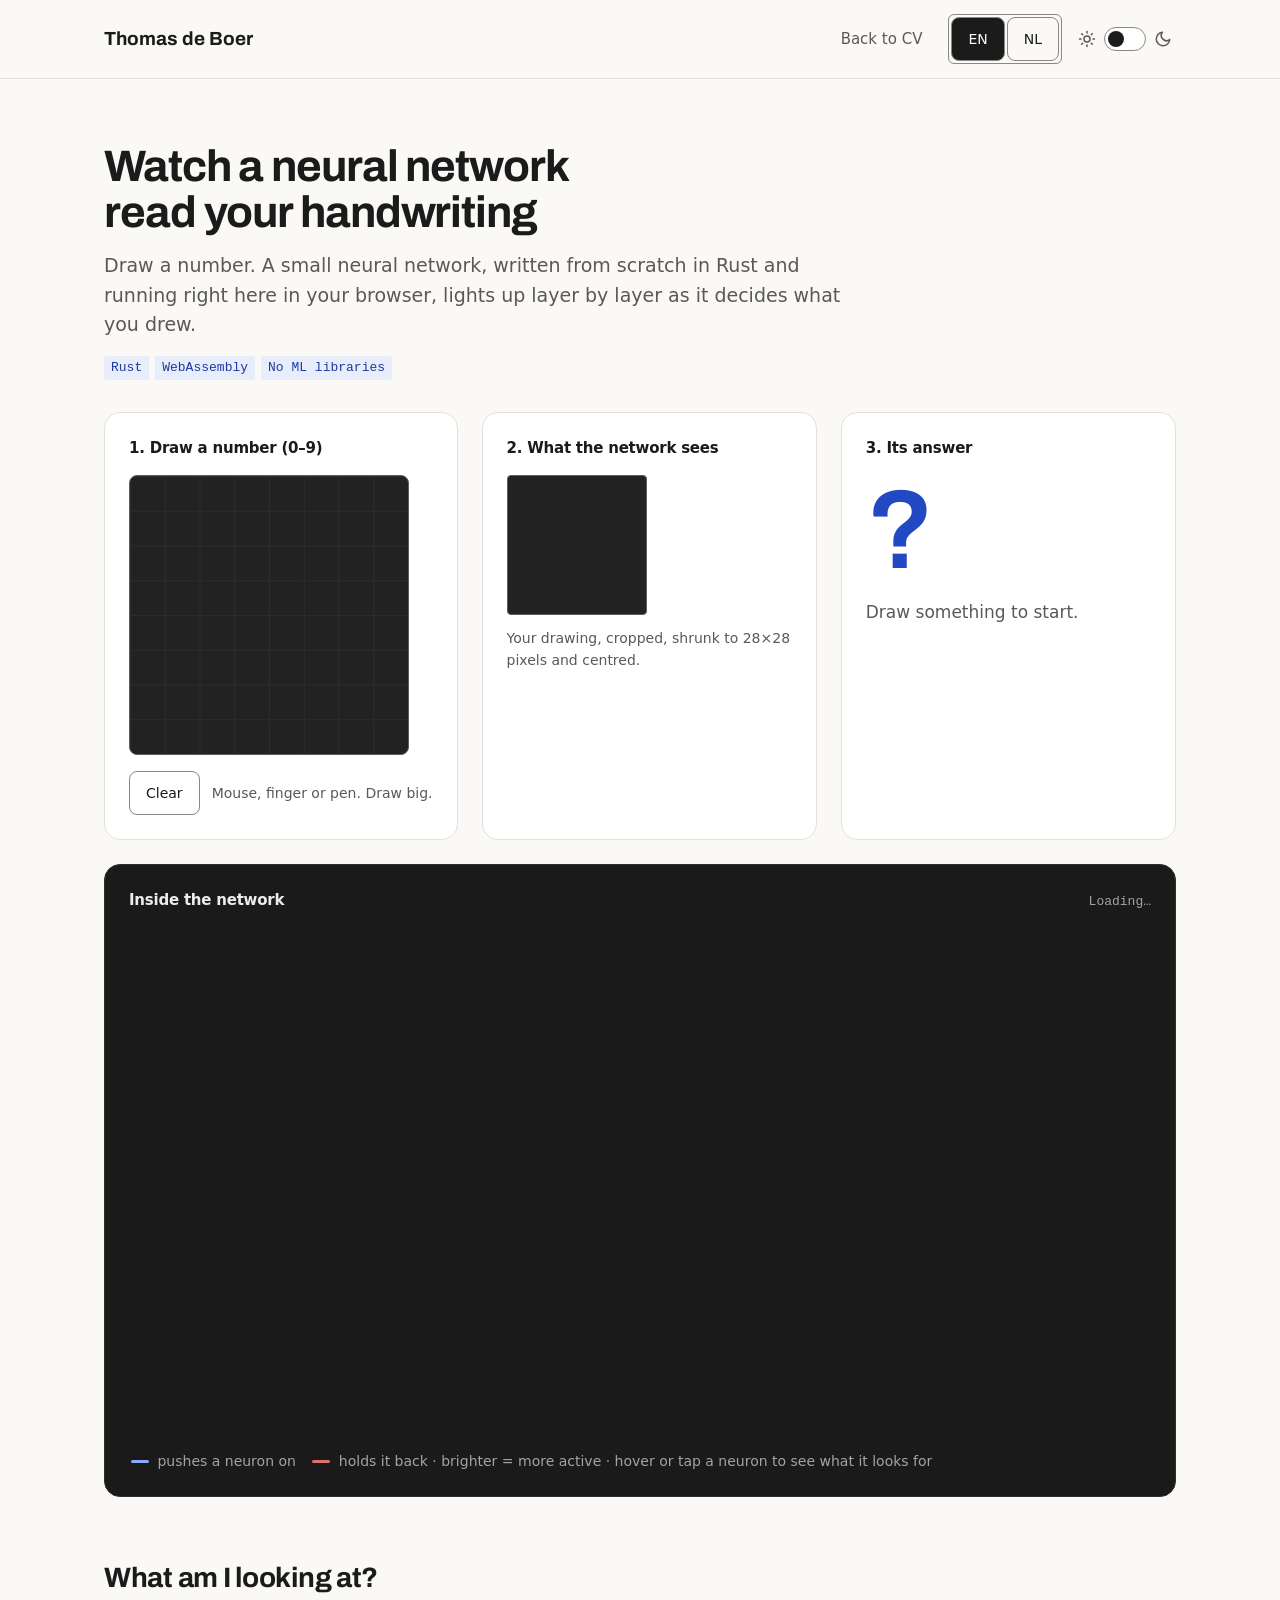
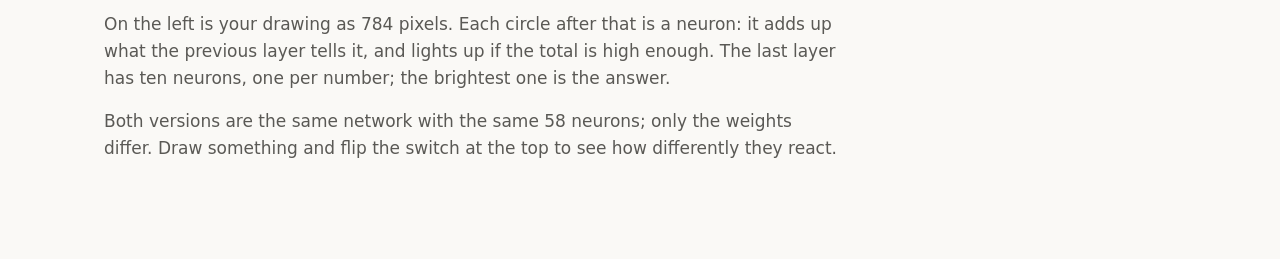
==== commit 3e0b3fed: "Restyle the site so it reads less like a template - One heading font (Archivo) and system fonts for " ====
--- a/ai/web/index.html
+++ b/ai/web/index.html
@@ -6,6 +6,8 @@
   <title>Watch a neural network read your handwriting</title>
   <meta name="description" content="Draw a number and watch a neural network, written from scratch in Rust and running in your browser as WebAssembly, work out what it is.">
   <meta name="color-scheme" content="dark light">
+  <meta name="theme-color" content="#151515">
+  <link rel="canonical" href="https://tdeboer.com/ai/web/">
   <link rel="icon" href="../../assets/favicon.svg" type="image/svg+xml">
   <link rel="apple-touch-icon" href="../../assets/apple-touch-icon.png">
   <meta property="og:type" content="website">
@@ -13,6 +15,8 @@
   <meta property="og:title" content="Watch a neural network read your handwriting">
   <meta property="og:description" content="Draw a number and watch a neural network, written from scratch in Rust, work out what it is.">
   <meta property="og:image" content="https://tdeboer.com/assets/og-image.png">
+  <meta property="og:image:width" content="1200">
+  <meta property="og:image:height" content="630">
   <meta name="twitter:card" content="summary_large_image">
   <script>
     // Same theme and language as the CV page, set before first paint.
@@ -27,19 +31,22 @@
         theme = window.matchMedia && window.matchMedia("(prefers-color-scheme: light)").matches ? "light" : "dark";
       }
       document.documentElement.className = "t-" + theme;
+      document.querySelector('meta[name="theme-color"]').content = theme === "light" ? "#faf9f6" : "#151515";
     })();
   </script>
+  <link rel="preload" href="../../assets/fonts/archivo-latin.woff2" as="font" type="font/woff2" crossorigin>
   <!-- Tokens, fonts and shared components come from the CV page. -->
   <link rel="stylesheet" href="../../assets/site.css">
   <link rel="stylesheet" href="style.css">
 </head>
 <body>
+  <a class="skip-link" href="#main" data-i18n="skip">Skip to content</a>
   <header class="site-header">
     <nav class="nav wrap" aria-label="Main">
       <a class="brand" href="../../">Thomas de Boer</a>
       <div class="nav-right">
         <div class="nav-links">
-          <a href="../../#neural-network" data-i18n="back">← Back to CV</a>
+          <a href="../../#neural-network" data-i18n="back">Back to CV</a>
         </div>
         <div class="nav-controls">
         <div class="lang-switch" role="group" aria-label="Language" data-i18n-aria-label="langLabel">
@@ -56,9 +63,8 @@
     </nav>
   </header>
 
-  <main class="wrap page">
+  <main id="main" class="wrap page" tabindex="-1">
     <header class="page-head">
-      <span class="eyebrow" data-i18n="eyebrow">Neural network · full demo</span>
       <h1 data-i18n="title">Watch a neural network read your handwriting</h1>
       <p class="lead" data-i18n="lead">
         Draw a number. A small neural network, written from scratch in Rust and running
@@ -109,8 +115,8 @@
 
     <section class="stage" aria-label="Draw a number">
       <div class="panel draw">
-        <h2 class="label" data-i18n="step1">1 · Draw a number (0–9)</h2>
-        <canvas id="pad" width="280" height="280" aria-label="Drawing area" data-i18n-aria-label="padLabel"></canvas>
+        <h2 class="label" data-i18n="step1">1. Draw a number (0–9)</h2>
+        <canvas id="pad" width="280" height="280" role="img" aria-label="Drawing area" data-i18n-aria-label="padLabel"></canvas>
         <div class="row">
           <button id="clear" type="button" data-i18n="clear">Clear</button>
           <span class="hint" data-i18n="drawHint">Mouse, finger or pen. Draw big.</span>
@@ -118,13 +124,13 @@
       </div>
 
       <div class="panel sees">
-        <h2 class="label" data-i18n="step2">2 · What the network sees</h2>
-        <canvas id="seen" width="28" height="28" aria-label="The 28 by 28 pixel image given to the network"></canvas>
+        <h2 class="label" data-i18n="step2">2. What the network sees</h2>
+        <canvas id="seen" width="28" height="28" role="img" aria-label="The 28 by 28 pixel image given to the network"></canvas>
         <p class="hint" data-i18n="seenHint">Your drawing, cropped, shrunk to 28×28 pixels and centred.</p>
       </div>
 
       <div class="panel answer" aria-live="polite">
-        <h2 class="label" data-i18n="step3">3 · Its answer</h2>
+        <h2 class="label" data-i18n="step3">3. Its answer</h2>
         <div id="answer-digit" class="digit">?</div>
         <div id="answer-detail" class="detail" data-i18n="drawToStart">Draw something to start.</div>
       </div>
@@ -164,7 +170,6 @@
     </section>
 
     <section id="how" class="about">
-      <span class="eyebrow" data-i18n="howEyebrow">How it works</span>
       <h2 data-i18n="howTitle">What am I looking at?</h2>
       <p data-i18n="how1">
         On the left is your drawing as 784 pixels. Each circle after that is a neuron: it adds up
--- a/assets/site.css
+++ b/assets/site.css
@@ -1,168 +1,149 @@
-/* CV site. Tokens come from the design; the neural-network band keeps its
-   own fixed dark colours in both themes. */
+/* CV site. One web font (Archivo, for headings); everything else uses the
+   system fonts. The neural-network band stays dark in both themes. */
 
 @font-face {
-  font-family: "Space Grotesk";
+  font-family: "Archivo";
   font-style: normal;
-  font-weight: 500 600;
-  font-display: swap;
-  src: url("fonts/space-grotesk-latin.woff2") format("woff2");
-}
-@font-face {
-  font-family: "IBM Plex Sans";
-  font-style: normal;
-  font-weight: 400 500;
+  font-weight: 600 700;
   font-stretch: 100%;
   font-display: swap;
-  src: url("fonts/ibm-plex-sans-latin.woff2") format("woff2");
-}
-@font-face {
-  font-family: "IBM Plex Mono";
-  font-style: normal;
-  font-weight: 400;
-  font-display: swap;
-  src: url("fonts/ibm-plex-mono-400-latin.woff2") format("woff2");
-}
-@font-face {
-  font-family: "IBM Plex Mono";
-  font-style: normal;
-  font-weight: 500;
-  font-display: swap;
-  src: url("fonts/ibm-plex-mono-500-latin.woff2") format("woff2");
+  src: url("fonts/archivo-latin.woff2") format("woff2");
 }
 
 :root {
-  --font-display: "Space Grotesk", system-ui, sans-serif;
-  --font-body: "IBM Plex Sans", system-ui, sans-serif;
-  --font-mono: "IBM Plex Mono", ui-monospace, monospace;
-}
-
+  --font-display: "Archivo", system-ui, sans-serif;
+  --font-body: system-ui, -apple-system, "Segoe UI", Roboto, "Helvetica Neue", Arial, sans-serif;
+  --font-mono: ui-monospace, "Cascadia Mono", Consolas, "SF Mono", Menlo, monospace;
+}
+
+/* --accent* used to be a second colour; there is only one now. */
 .t-dark {
   color-scheme: dark;
-  --bg: #12111c; --surface: #1b1a28; --line: #2e2c40; --line-strong: #6a6882;
-  --ink: #edecf4; --muted: #a09eb4;
-  --primary: #23cbb4; --on-primary: #12111c; --psoft: #0e3236; --on-psoft: #23cbb4;
-  --accent: #ef663e; --on-accent: #12111c; --accent-text: #ef663e; --asoft: #2e1a1c;
-  --deep: #004b4e; --on-deep: #edecf4;
+  --bg: #151515; --surface: #1d1d1d; --line: #2c2c2c; --line-strong: #5c5c5c;
+  --ink: #ececea; --muted: #a3a3a0;
+  --primary: #8aa8ff; --on-primary: #10131c; --psoft: #1c2235; --on-psoft: #b3c6ff;
+  --accent-text: #8aa8ff;
 }
 .t-light {
   color-scheme: light;
-  --bg: #f5f3ee; --surface: #ffffff; --line: #dcd9d0; --line-strong: #7e7b90;
-  --ink: #12111c; --muted: #55536a;
-  --primary: #004b4e; --on-primary: #ffffff; --psoft: #d3f5ef; --on-psoft: #004b4e;
-  --accent: #ef663e; --on-accent: #12111c; --accent-text: #b4441f; --asoft: #fce3da;
-  --deep: #004b4e; --on-deep: #ffffff;
+  --bg: #faf9f6; --surface: #ffffff; --line: #e3e1dc; --line-strong: #8a8884;
+  --ink: #1b1b1b; --muted: #5a5955;
+  --primary: #2348c4; --on-primary: #ffffff; --psoft: #e8edfb; --on-psoft: #1d3aa0;
+  --accent-text: #2348c4;
 }
 
 *, *::before, *::after { box-sizing: border-box; }
 
-html { scroll-behavior: smooth; }
+html {
+  scroll-behavior: smooth;
+  accent-color: var(--primary);
+  -webkit-tap-highlight-color: transparent; /* replaced by the :active states below */
+}
+
+::selection { background: var(--primary); color: var(--on-primary); }
 
 body {
   margin: 0;
   min-height: 100vh;
   background: var(--bg);
   color: var(--ink);
-  font: 400 16px/26px var(--font-body);
+  font: 400 17px/1.6 var(--font-body);
   transition: background 0.2s, color 0.2s;
 }
 
-a { color: var(--primary); }
+a { color: var(--primary); text-underline-offset: 3px; }
 a:hover { color: var(--ink); }
-:focus-visible { outline: 2px solid var(--accent-text); outline-offset: 2px; }
+:focus-visible { outline: 2px solid var(--primary); outline-offset: 2px; }
+
+.skip-link {
+  position: absolute;
+  z-index: 10;
+  top: 8px;
+  left: 8px;
+  padding: 12px 16px;
+  border-radius: 6px;
+  background: var(--primary);
+  color: var(--on-primary);
+  font-weight: 600;
+  text-decoration: none;
+  transform: translateY(-200%);
+}
+.skip-link:focus { transform: none; color: var(--on-primary); }
+main:focus { outline: none; }
 
 h1, h2, h3, p { margin: 0; }
 
 h1 {
-  font: 600 clamp(40px, 9vw, 56px)/1.07 var(--font-display);
-  letter-spacing: -0.02em;
+  font: 700 clamp(40px, 9vw, 64px)/1.05 var(--font-display);
+  letter-spacing: -0.025em;
 }
 h2 {
-  font: 600 clamp(30px, 7vw, 40px)/1.1 var(--font-display);
+  font: 700 clamp(28px, 6vw, 36px)/1.15 var(--font-display);
   letter-spacing: -0.015em;
 }
-h2.h-small { font-size: 28px; line-height: 34px; letter-spacing: -0.01em; }
-
-.wrap { max-width: 1200px; margin: 0 auto; padding-left: 24px; padding-right: 24px; }
-
-.label, .eyebrow {
-  font: 500 13px/20px var(--font-mono);
-  letter-spacing: 0.08em;
-  text-transform: uppercase;
-  color: var(--muted);
-}
-.eyebrow { color: var(--accent-text); }
-.lead { font-size: 18px; line-height: 30px; color: var(--muted); }
-.small { font-size: 14px; line-height: 22px; color: var(--muted); }
-.title { font: 500 20px/28px var(--font-display); }
+
+.wrap { max-width: 1120px; margin: 0 auto; padding-left: 24px; padding-right: 24px; }
+
+/* Small grey text for captions and metadata. Normal case, not shouted. */
+.label { font-size: 14px; line-height: 20px; color: var(--muted); }
+.lead { font-size: 19px; line-height: 1.55; color: var(--muted); }
+.small { font-size: 15px; line-height: 22px; color: var(--muted); }
+.title { font: 600 19px/26px var(--font-display); overflow-wrap: anywhere; }
 
 .card {
   background: var(--surface);
   border: 1px solid var(--line);
-  border-radius: 16px;
-  padding: 24px;
+  border-radius: 6px;
   display: flex;
   flex-direction: column;
   min-width: 0;
 }
 
-.tags { display: flex; flex-wrap: wrap; gap: 8px; }
-.tags-wide { gap: 12px; }
+.tags { display: flex; flex-wrap: wrap; gap: 6px; }
 .tag {
-  font: 400 14px/26px var(--font-mono);
+  font: 400 13px/22px var(--font-mono);
   background: var(--psoft);
   color: var(--on-psoft);
-  border-radius: 4px;
-  padding: 2px 8px;
-}
-.entry .tag { align-self: flex-start; font-size: 13px; }
-.tag-accent { background: var(--asoft); color: var(--accent-text); }
-
-.actions { display: flex; flex-wrap: wrap; gap: 16px; margin-top: 8px; }
+  border-radius: 3px;
+  padding: 1px 7px;
+}
+
+.actions { display: flex; flex-wrap: wrap; gap: 12px; margin-top: 8px; }
 .btn {
   display: inline-flex;
   align-items: center;
-  min-height: 48px;
-  padding: 0 20px;
-  border-radius: 8px;
-  font-weight: 500;
+  min-height: 46px;
+  padding: 0 18px;
+  border-radius: 6px;
+  font-weight: 600;
   text-decoration: none;
 }
 .btn-primary { background: var(--primary); color: var(--on-primary); }
 .btn-primary:hover { color: var(--on-primary); filter: brightness(1.1); }
 .btn-outline { border: 1px solid var(--line-strong); color: var(--ink); }
-.btn-outline:hover { border-color: var(--ink); }
-.btn-wide { flex: 1 1 auto; justify-content: center; }
+.btn-outline:hover { border-color: var(--ink); color: var(--ink); }
 
 /* ------------------------------------------------------------------ nav */
 
 .site-header { border-bottom: 1px solid var(--line); }
 .nav {
-  padding-top: 16px;
-  padding-bottom: 16px;
+  padding-top: 14px;
+  padding-bottom: 14px;
   display: flex;
   flex-wrap: wrap;
-  gap: 16px;
+  gap: 12px;
   align-items: center;
   justify-content: space-between;
 }
 .brand {
-  font: 600 20px/28px var(--font-display);
+  font: 700 19px/28px var(--font-display);
   color: var(--ink);
   text-decoration: none;
 }
 .nav-right { display: flex; flex-wrap: wrap; gap: 8px 16px; align-items: center; }
-.nav-links {
-  display: flex;
-  flex-wrap: wrap;
-  gap: 4px;
-  font: 500 13px/20px var(--font-mono);
-  letter-spacing: 0.08em;
-  text-transform: uppercase;
-}
-.nav-links a { padding: 12px 10px; text-decoration: none; color: var(--muted); }
+.nav-links { display: flex; flex-wrap: wrap; gap: 2px; font-size: 15px; }
+.nav-links a { padding: 10px 10px; text-decoration: none; color: var(--muted); }
 .nav-links a:hover { color: var(--ink); }
-.nav-links a.is-primary { color: var(--primary); }
 .nav-controls { display: flex; gap: 12px; align-items: center; }
 
 .lang-switch {
@@ -170,19 +151,19 @@
   gap: 2px;
   padding: 2px;
   border: 1px solid var(--line-strong);
-  border-radius: 8px;
+  border-radius: 6px;
 }
 .lang-switch button {
   min-width: 44px;
   min-height: 40px;
   border: none;
-  border-radius: 6px;
+  border-radius: 4px;
   cursor: pointer;
-  font: 500 13px/20px var(--font-mono);
+  font: 600 13px/20px var(--font-body);
   background: transparent;
   color: var(--muted);
 }
-.lang-switch button[aria-pressed="true"] { background: var(--primary); color: var(--on-primary); }
+.lang-switch button[aria-pressed="true"] { background: var(--ink); color: var(--bg); }
 
 .theme-toggle {
   min-height: 44px;
@@ -198,78 +179,72 @@
 .toggle-track {
   position: relative;
   display: block;
-  width: 46px;
-  height: 26px;
+  width: 42px;
+  height: 24px;
   border-radius: 999px;
-  background: var(--psoft);
+  background: var(--surface);
   border: 1px solid var(--line-strong);
 }
 .toggle-knob {
   position: absolute;
   top: 3px;
   left: 3px;
-  width: 18px;
-  height: 18px;
+  width: 16px;
+  height: 16px;
   border-radius: 999px;
-  background: var(--primary);
+  background: var(--ink);
   transition: transform 0.2s;
 }
-.t-dark .toggle-knob { transform: translateX(20px); }
-
-/* ----------------------------------------------------------------- hero */
+.t-dark .toggle-knob { transform: translateX(18px); }
+
+/* ---------------------------------------------------------------- intro */
 
 .hero {
-  padding-top: 96px;
-  padding-bottom: 64px;
+  padding-top: 88px;
+  padding-bottom: 56px;
   display: flex;
   flex-wrap: wrap;
-  gap: 48px;
-  align-items: flex-end;
-}
-.hero-main { flex: 999 1 560px; min-width: 0; display: flex; flex-direction: column; gap: 24px; }
-.hero-main .lead { max-width: 620px; }
-.hero-meta { display: flex; flex-wrap: wrap; gap: 12px; align-items: center; }
-.hero-card { flex: 1 1 280px; gap: 16px; }
-
-.badge {
-  display: inline-flex;
-  align-items: center;
-  gap: 8px;
-  background: var(--accent);
-  color: var(--on-accent);
-  border-radius: 999px;
-  padding: 4px 14px;
-  font: 500 13px/20px var(--font-mono);
-  letter-spacing: 0.04em;
-}
-.badge-dot { width: 8px; height: 8px; border-radius: 999px; background: var(--on-accent); }
+  gap: 32px 48px;
+  align-items: center;
+}
+.hero-main { flex: 1 1 520px; min-width: 0; max-width: 700px; display: flex; flex-direction: column; gap: 20px; }
+.hero .lead { color: var(--ink); }
+.langs { color: var(--muted); }
+/* Shown once assets/photo.jpg exists and the markup is uncommented. */
+.hero-photo {
+  flex: 0 0 auto;
+  width: 180px;
+  height: 180px;
+  border-radius: 6px;
+  object-fit: cover;
+}
 
 /* ------------------------------------------------------------- sections */
 
-.section { padding-top: 64px; padding-bottom: 64px; }
-.section-about { padding-top: 96px; display: flex; flex-direction: column; gap: 32px; }
-.section-more { padding-bottom: 96px; display: flex; flex-direction: column; gap: 32px; }
-
-.section-head { display: flex; flex-direction: column; gap: 16px; }
-.section-head.narrow { max-width: 720px; }
+.section { padding-top: 56px; padding-bottom: 56px; }
+.section-about { display: flex; flex-direction: column; gap: 32px; padding-top: 88px; }
+.section-more { display: flex; flex-direction: column; gap: 24px; padding-bottom: 88px; }
+
+.section-head { display: flex; flex-direction: column; gap: 12px; }
+.section-head.narrow { max-width: 680px; }
 .section-head-row {
   flex-direction: row;
   flex-wrap: wrap;
-  gap: 24px;
+  gap: 16px;
   align-items: flex-end;
   justify-content: space-between;
-  margin-bottom: 32px;
+  margin-bottom: 24px;
 }
 .head-text { display: flex; flex-direction: column; gap: 8px; }
 
 /* ------------------------------------------------------------- projects */
 
-.slider-controls { display: flex; gap: 12px; align-items: center; }
-.count { font: 400 13px/20px var(--font-mono); color: var(--muted); }
+.slider-controls { display: flex; gap: 8px; align-items: center; }
+.count { font-size: 14px; color: var(--muted); margin-right: 4px; }
 .icon-btn {
-  width: 48px;
-  height: 48px;
-  border-radius: 8px;
+  width: 44px;
+  height: 44px;
+  border-radius: 6px;
   border: 1px solid var(--line-strong);
   background: transparent;
   color: var(--ink);
@@ -278,11 +253,11 @@
   align-items: center;
   justify-content: center;
 }
-.icon-btn-primary { border: none; background: var(--primary); color: var(--on-primary); }
+.icon-btn:hover { border-color: var(--ink); }
 
 .track {
   display: flex;
-  gap: 32px;
+  gap: 20px;
   overflow-x: auto;
   scroll-snap-type: x mandatory;
   padding-bottom: 8px;
@@ -291,79 +266,64 @@
 .track::-webkit-scrollbar { display: none; }
 
 .project {
-  flex: 0 0 min(360px, 82vw);
+  flex: 0 0 min(340px, 82vw);
   scroll-snap-align: start;
-  padding: 0;
   overflow: hidden;
 }
-.project-cover {
-  height: 190px;
-  background: var(--psoft);
-  color: var(--on-psoft);
-  border-bottom: 1px solid var(--line);
-  display: flex;
-  align-items: center;
-  justify-content: center;
-  padding: 16px;
-  font: 500 28px/34px var(--font-display);
-  text-align: center;
-  overflow-wrap: anywhere;
-}
-.project-cover:has(img) { padding: 0; }
+/* Only there when the repository has a Social preview picture on GitHub. */
+.project-cover { height: 170px; background: var(--psoft); border-bottom: 1px solid var(--line); }
 .project-cover img { display: block; width: 100%; height: 100%; object-fit: cover; }
-.project-body { padding: 24px; display: flex; flex-direction: column; gap: 12px; flex-grow: 1; }
-.project-body p { color: var(--muted); flex-grow: 1; }
+.project-body { padding: 20px; display: flex; flex-direction: column; gap: 10px; flex-grow: 1; }
+.project-body p { color: var(--muted); flex-grow: 1; font-size: 15px; line-height: 23px; }
 .project-link {
-  margin-top: 8px;
   min-height: 44px;
   display: inline-flex;
   align-items: center;
-  font-weight: 500;
-  text-decoration: none;
+  align-self: flex-start;
+  font-weight: 600;
 }
 
 /* ------------------------------------------------- neural network band */
 
-.nn { background: var(--deep); color: var(--on-deep); }
+.nn { background: #0f0f0f; color: #ececea; }
 .nn-inner {
-  padding-top: 96px;
-  padding-bottom: 96px;
+  padding-top: 88px;
+  padding-bottom: 88px;
   display: flex;
   flex-wrap: wrap;
   gap: 48px;
   align-items: center;
 }
-.nn-text { flex: 1 1 340px; min-width: 0; display: flex; flex-direction: column; gap: 20px; }
-.nn .eyebrow { color: #23cbb4; }
-.nn .lead { color: inherit; }
-.nn .tag { background: #12111c; color: #23cbb4; }
-.nn .btn-primary { background: #23cbb4; color: #12111c; }
+.nn-text { flex: 1 1 320px; min-width: 0; display: flex; flex-direction: column; gap: 18px; }
+.nn .lead { color: #a3a3a0; }
+.nn .btn-primary { background: #8aa8ff; color: #10131c; }
 
 .demo {
   flex: 999 1 600px;
   min-width: 0;
-  background: #12111c;
-  color: #edecf4;
-  border-radius: 16px;
+  background: #1a1a1a;
+  color: #ececea;
+  border: 1px solid #2c2c2c;
+  border-radius: 6px;
   padding: 24px;
   display: flex;
   flex-direction: column;
   gap: 20px;
 }
-.demo .label, .demo-caption { color: #a09eb4; }
-.demo-caption { font: 400 13px/20px var(--font-mono); }
+.demo-title { font: 600 16px/24px var(--font-display); }
+.demo-caption { font-size: 13px; line-height: 20px; color: #a3a3a0; }
 .demo-head { display: flex; justify-content: space-between; align-items: center; gap: 12px; flex-wrap: wrap; }
 .demo-clear {
   min-height: 44px;
   padding: 0 16px;
-  border-radius: 8px;
-  border: 1px solid #6a6882;
+  border-radius: 6px;
+  border: 1px solid #5c5c5c;
   background: transparent;
-  color: #edecf4;
-  font: 400 14px/22px var(--font-mono);
+  color: #ececea;
+  font: 400 14px/22px var(--font-body);
   cursor: pointer;
 }
-.demo-clear:hover { border-color: #edecf4; }
+.demo-clear:hover { border-color: #ececea; }
 .demo-body { display: flex; flex-wrap: wrap; gap: 24px; align-items: stretch; }
 .demo-pad { flex: 0 0 auto; display: flex; flex-direction: column; gap: 8px; }
 
@@ -371,10 +331,10 @@
   display: block;
   width: 200px;
   height: 200px;
-  border-radius: 8px;
-  border: 1px solid #6a6882;
-  background-color: #1b1a28;
-  background-image: linear-gradient(#2e2c40 1px, transparent 1px), linear-gradient(90deg, #2e2c40 1px, transparent 1px);
+  border-radius: 4px;
+  border: 1px solid #5c5c5c;
+  background-color: #222;
+  background-image: linear-gradient(#2c2c2c 1px, transparent 1px), linear-gradient(90deg, #2c2c2c 1px, transparent 1px);
   background-size: 25px 25px;
   cursor: crosshair;
   touch-action: none; /* drawing must not scroll the page */
@@ -396,7 +356,7 @@
   align-content: center;
   gap: 4px;
 }
-.demo-dots span { display: block; width: 8px; height: 8px; border-radius: 999px; background: #2e2c40; }
+.demo-dots span { display: block; width: 8px; height: 8px; border-radius: 999px; background: #2c2c2c; }
 .demo-dots.is-large { gap: 6px; }
 .demo-dots.is-large span { width: 12px; height: 12px; }
 .demo-seen-wrap { flex-grow: 1; display: flex; align-items: center; }
@@ -404,9 +364,9 @@
   display: block;
   width: 84px;
   height: 84px;
-  border-radius: 4px;
-  border: 1px solid #2e2c40;
-  background: #1b1a28;
+  border-radius: 3px;
+  border: 1px solid #2c2c2c;
+  background: #222;
   image-rendering: pixelated;
 }
 
@@ -418,45 +378,66 @@
   gap: 8px;
   font: 400 13px/16px var(--font-mono);
 }
-.demo-bar > span:first-child { width: 12px; color: #a09eb4; }
-.demo-bar-track { flex-grow: 1; height: 10px; background: #1b1a28; border-radius: 4px; overflow: hidden; }
-.demo-bar-fill { height: 10px; width: 0; border-radius: 4px; background: #23cbb4; transition: width 0.15s; }
-.demo-bar.is-top .demo-bar-fill { background: #ef663e; }
+.demo-bar > span:first-child { width: 12px; color: #a3a3a0; }
+.demo-bar-track { flex-grow: 1; height: 10px; background: #222; border-radius: 2px; overflow: hidden; }
+.demo-bar-fill { height: 10px; width: 0; border-radius: 2px; background: #8aa8ff; transition: width 0.15s; }
+.demo-bar.is-top .demo-bar-fill { background: #ffd166; }
 .demo-guess { margin-top: 8px; display: flex; align-items: baseline; gap: 8px; }
-.demo-digit { font: 600 40px/44px var(--font-display); color: #ef663e; }
-.demo-digit.is-empty { color: #6a6882; }
-.demo-error { font-size: 14px; line-height: 22px; color: #a09eb4; }
+.demo-digit { font: 700 40px/44px var(--font-display); color: #ffd166; }
+.demo-digit.is-empty { color: #5c5c5c; }
+.demo-error { font-size: 14px; line-height: 22px; color: #a3a3a0; }
 
 /* ------------------------------------------------------ work and school */
 
-.timeline { display: grid; grid-template-columns: repeat(auto-fit, minmax(min(100%, 420px), 1fr)); gap: 32px; }
-.timeline-col { display: flex; flex-direction: column; gap: 16px; }
-.entry { gap: 4px; }
-.entry .when { color: var(--primary); }
-.entry-next { background: transparent; border: 1px dashed var(--line-strong); }
-.entry-next .when { color: var(--accent-text); }
-
-.more-grid { display: grid; grid-template-columns: repeat(auto-fill, minmax(min(100%, 260px), 1fr)); gap: 24px; }
-.more-grid .entry { gap: 8px; }
+.timeline { display: grid; grid-template-columns: repeat(auto-fit, minmax(min(100%, 420px), 1fr)); gap: 32px 48px; }
+.col-title {
+  font: 600 15px/22px var(--font-body);
+  color: var(--muted);
+  padding-bottom: 8px;
+  border-bottom: 1px solid var(--line-strong);
+}
+
+/* Plain lists with a thin rule between entries: date on the left, what on the right. */
+.entries { list-style: none; margin: 0; padding: 0; }
+.entry {
+  display: grid;
+  grid-template-columns: 96px 1fr;
+  gap: 16px;
+  padding: 16px 0;
+  border-bottom: 1px solid var(--line);
+}
+.entry .when { font-size: 15px; line-height: 26px; color: var(--muted); font-variant-numeric: tabular-nums; }
+.entry .what { display: flex; flex-direction: column; gap: 2px; min-width: 0; }
+.entry-next .when, .entry-next .title { color: var(--primary); }
+.entries-wide { max-width: 760px; border-top: 1px solid var(--line-strong); }
+.entries-wide .entry { grid-template-columns: 120px 1fr; }
+
+@media (max-width: 480px) {
+  .entry, .entries-wide .entry { grid-template-columns: 1fr; gap: 2px; }
+}
 
 /* --------------------------------------------------------------- footer */
 
 .site-footer { border-top: 1px solid var(--line); }
 .footer-inner {
-  padding-top: 64px;
+  padding-top: 56px;
   padding-bottom: 64px;
   display: flex;
   flex-wrap: wrap;
-  gap: 32px;
+  gap: 24px 32px;
   align-items: flex-end;
   justify-content: space-between;
 }
-.footer-inner .head-text { gap: 12px; }
 .footer-inner .actions { margin-top: 0; }
 
+/* Tap feedback, in place of the default iOS highlight. */
+.btn:active, .icon-btn:active, .demo-clear:active, .lang-switch button:active,
+.theme-toggle:active, .project-link:active { opacity: 0.75; }
+.nav-links a:active, .brand:active { color: var(--ink); opacity: 0.75; }
+
 @media (max-width: 640px) {
-  .hero { padding-top: 56px; }
-  .nn-inner { padding-top: 64px; padding-bottom: 64px; }
+  .hero { padding-top: 48px; }
+  .nn-inner { padding-top: 56px; padding-bottom: 56px; }
   .demo { padding: 16px; }
   .demo-pad { margin: 0 auto; }
 }
--- a/ai/web/style.css
+++ b/ai/web/style.css
@@ -15,7 +15,7 @@
   padding: 24px;
   min-width: 0; /* let panels shrink inside the grid on narrow screens */
 }
-.panel h2.label { margin-bottom: 16px; }
+.panel h2.label { margin-bottom: 16px; font: 600 15px/22px var(--font-body); color: var(--ink); }
 
 .hint { margin: 0; font-size: 14px; line-height: 22px; color: var(--muted); }
 
@@ -28,10 +28,11 @@
   border: 1px solid var(--line-strong);
   background: transparent;
   color: var(--ink);
-  font: 400 14px/22px var(--font-mono);
+  font: 500 14px/22px var(--font-body);
   cursor: pointer;
 }
 button:not(.theme-toggle):hover { border-color: var(--ink); }
+button:active, .switch label:active span { opacity: 0.75; }
 button.danger { color: var(--accent-text); }
 
 /* ---------------------------------------------------------- weights switch */
@@ -53,7 +54,7 @@
   padding: 10px 16px;
   border-radius: 6px;
   color: var(--muted);
-  font: 500 13px/20px var(--font-mono);
+  font: 600 14px/20px var(--font-body);
   white-space: nowrap;
 }
 .switch label:hover span { color: var(--ink); }
@@ -75,16 +76,16 @@
 /* The drawing surfaces are dark in both themes, like on the CV page. */
 #pad, #seen {
   display: block;
-  border: 1px solid #6a6882;
+  border: 1px solid #5c5c5c;
   border-radius: 8px;
-  background-color: #1b1a28;
+  background-color: #222222;
 }
 
 #pad {
   width: 280px;
   max-width: 100%;
   aspect-ratio: 1;
-  background-image: linear-gradient(#2e2c40 1px, transparent 1px), linear-gradient(90deg, #2e2c40 1px, transparent 1px);
+  background-image: linear-gradient(#2c2c2c 1px, transparent 1px), linear-gradient(90deg, #2c2c2c 1px, transparent 1px);
   background-size: 12.5% 12.5%;
   cursor: crosshair;
   touch-action: none; /* drawing must not scroll the page */
@@ -110,11 +111,12 @@
 /* ------------------------------------------------------------ the network */
 
 .network {
-  background: #12111c;
-  border-color: #2e2c40;
-  color: #edecf4;
+  background: #1a1a1a;
+  border-color: #2c2c2c;
+  color: #ececea;
 }
-.network .label, .network .hint { color: #a09eb4; }
+.network .label, .network .hint { color: #a3a3a0; }
+.network h2.label { color: #ececea; }
 
 .network-head {
   display: flex;
@@ -134,16 +136,16 @@
   z-index: 2;
   max-width: 240px;
   padding: 12px;
-  background: #1b1a28f2;
-  border: 1px solid #6a6882;
+  background: #1a1a1af2;
+  border: 1px solid #5c5c5c;
   border-radius: 8px;
   font-size: 13px;
   line-height: 20px;
   pointer-events: none;
   box-shadow: 0 8px 24px #0008;
 }
-#tooltip .name { font: 500 15px/22px var(--font-display); }
-#tooltip .sub { color: #a09eb4; }
+#tooltip .name { font: 600 15px/22px var(--font-display); }
+#tooltip .sub { color: #a3a3a0; }
 #tooltip canvas {
   display: block;
   width: 112px;
@@ -154,8 +156,8 @@
 }
 #tooltip ul { list-style: none; margin: 6px 0 0; padding: 0; }
 #tooltip li { display: flex; justify-content: space-between; gap: 12px; }
-#tooltip .plus { color: #23cbb4; }
-#tooltip .minus { color: #a78bfa; }
+#tooltip .plus { color: #8aa8ff; }
+#tooltip .minus { color: #e07070; }
 
 .legend { margin-top: 12px; }
 
@@ -167,8 +169,8 @@
   border-radius: 2px;
   margin: 0 4px 0 2px;
 }
-.swatch.warm { background: #23cbb4; }
-.swatch.cool { background: #a78bfa; margin-left: 12px; }
+.swatch.warm { background: #8aa8ff; }
+.swatch.cool { background: #e07070; margin-left: 12px; }
 
 /* ---------------------------------------------------------------- the rest */
 
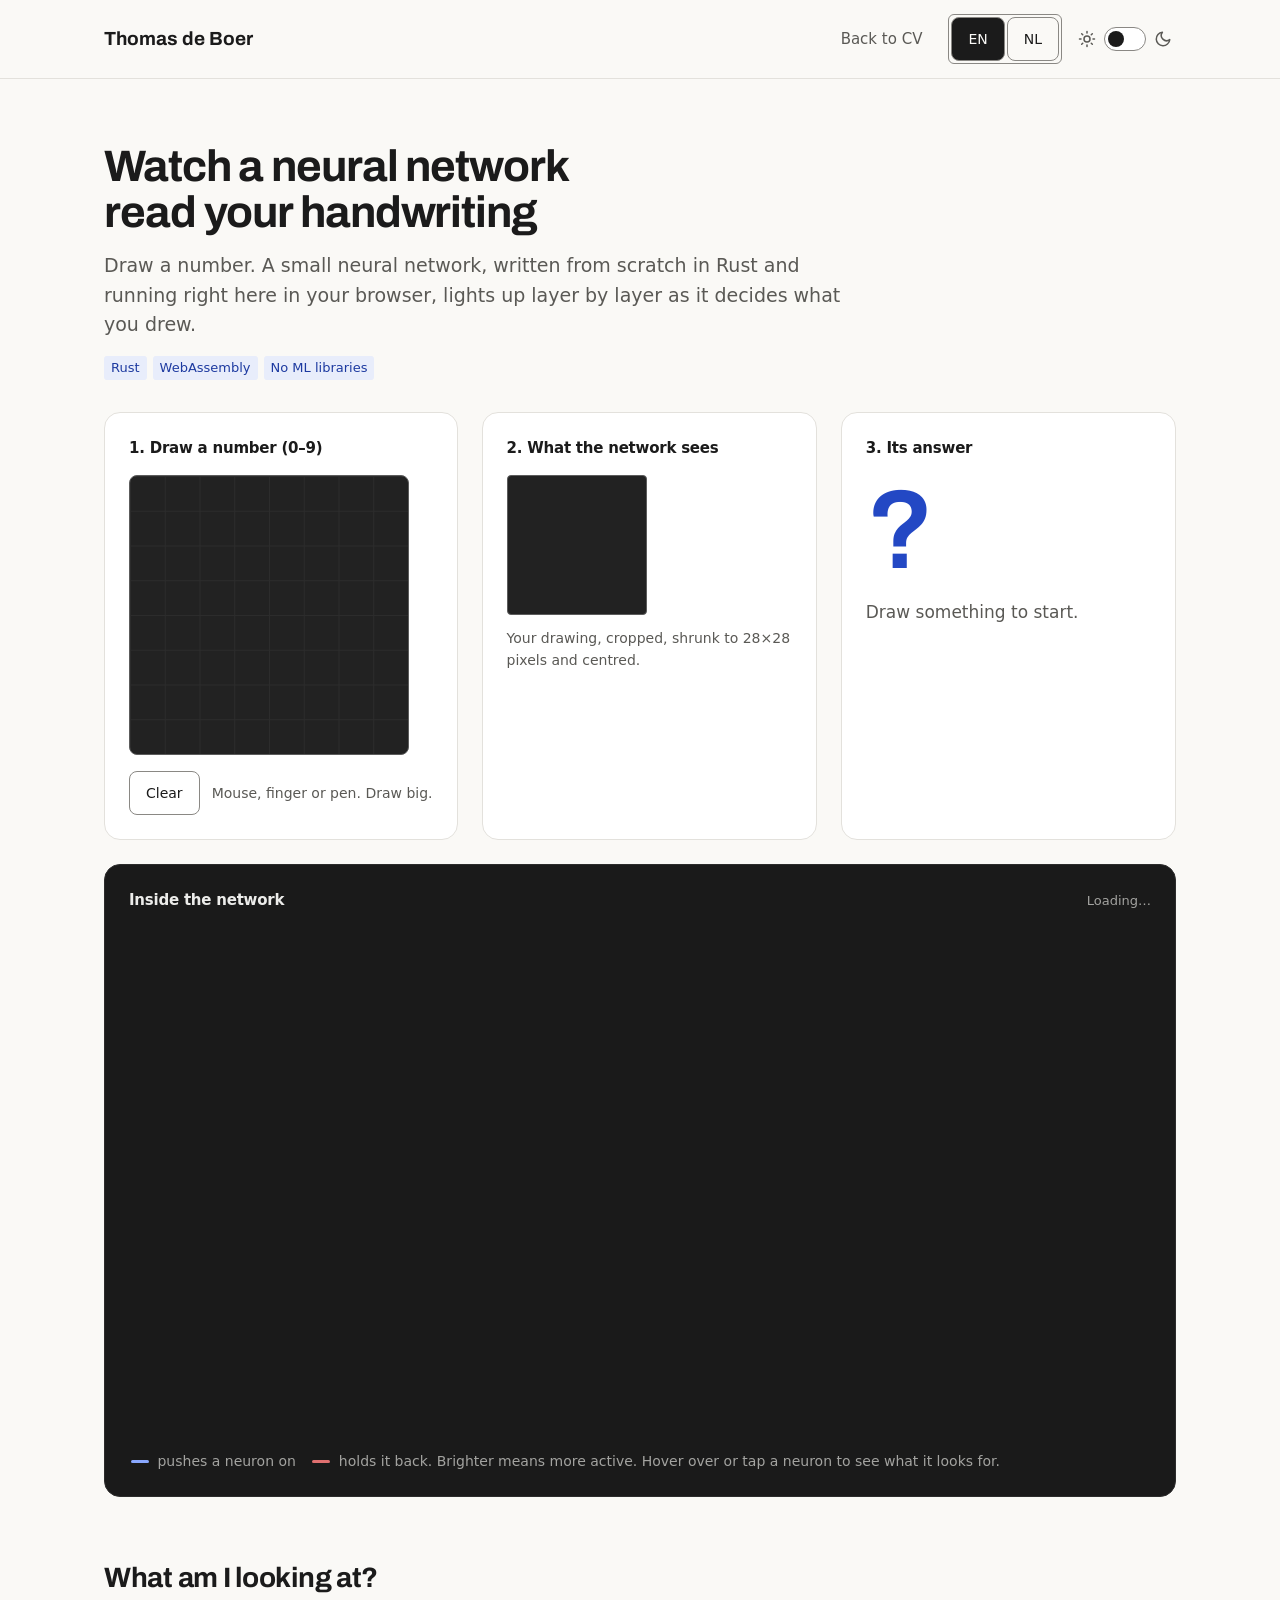
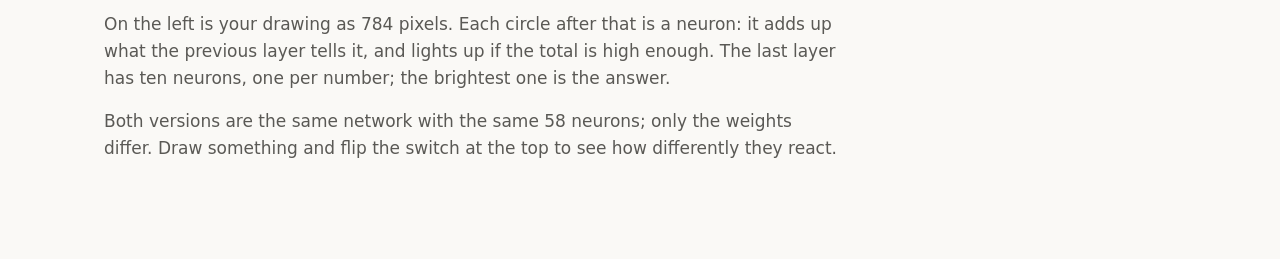
==== commit 9a7038c0: "Final design pass: drop leftover tells and refresh cached icons - Demo legend and status as sentence" ====
--- a/ai/web/index.html
+++ b/ai/web/index.html
@@ -8,13 +8,13 @@
   <meta name="color-scheme" content="dark light">
   <meta name="theme-color" content="#151515">
   <link rel="canonical" href="https://tdeboer.com/ai/web/">
-  <link rel="icon" href="../../assets/favicon.svg" type="image/svg+xml">
-  <link rel="apple-touch-icon" href="../../assets/apple-touch-icon.png">
+  <link rel="icon" href="../../assets/favicon.svg?v=2" type="image/svg+xml">
+  <link rel="apple-touch-icon" href="../../assets/apple-touch-icon.png?v=2">
   <meta property="og:type" content="website">
   <meta property="og:url" content="https://tdeboer.com/ai/web/">
   <meta property="og:title" content="Watch a neural network read your handwriting">
   <meta property="og:description" content="Draw a number and watch a neural network, written from scratch in Rust, work out what it is.">
-  <meta property="og:image" content="https://tdeboer.com/assets/og-image.png">
+  <meta property="og:image" content="https://tdeboer.com/assets/og-image.png?v=2">
   <meta property="og:image:width" content="1200">
   <meta property="og:image:height" content="630">
   <meta name="twitter:card" content="summary_large_image">
@@ -148,8 +148,8 @@
       </div>
       <p class="hint legend" data-i18n-html="legend">
         <span class="swatch warm"></span> pushes a neuron on
-        <span class="swatch cool"></span> holds it back ·
-        brighter = more active · hover or tap a neuron to see what it looks for
+        <span class="swatch cool"></span> holds it back.
+        Brighter means more active. Hover over or tap a neuron to see what it looks for.
       </p>
     </section>
 
--- a/assets/site.css
+++ b/assets/site.css
@@ -101,7 +101,7 @@
 
 .tags { display: flex; flex-wrap: wrap; gap: 6px; }
 .tag {
-  font: 400 13px/22px var(--font-mono);
+  font: 500 13px/22px var(--font-body);
   background: var(--psoft);
   color: var(--on-psoft);
   border-radius: 3px;
@@ -376,7 +376,8 @@
   display: flex;
   align-items: center;
   gap: 8px;
-  font: 400 13px/16px var(--font-mono);
+  font: 400 13px/16px var(--font-body);
+  font-variant-numeric: tabular-nums;
 }
 .demo-bar > span:first-child { width: 12px; color: #a3a3a0; }
 .demo-bar-track { flex-grow: 1; height: 10px; background: #222; border-radius: 2px; overflow: hidden; }
--- a/ai/web/style.css
+++ b/ai/web/style.css
@@ -125,7 +125,7 @@
   align-items: baseline;
   gap: 4px 12px;
 }
-.network-head .hint { font-family: var(--font-mono); font-size: 13px; }
+.network-head .hint { font-size: 13px; }
 
 #net-wrap { position: relative; }
 
